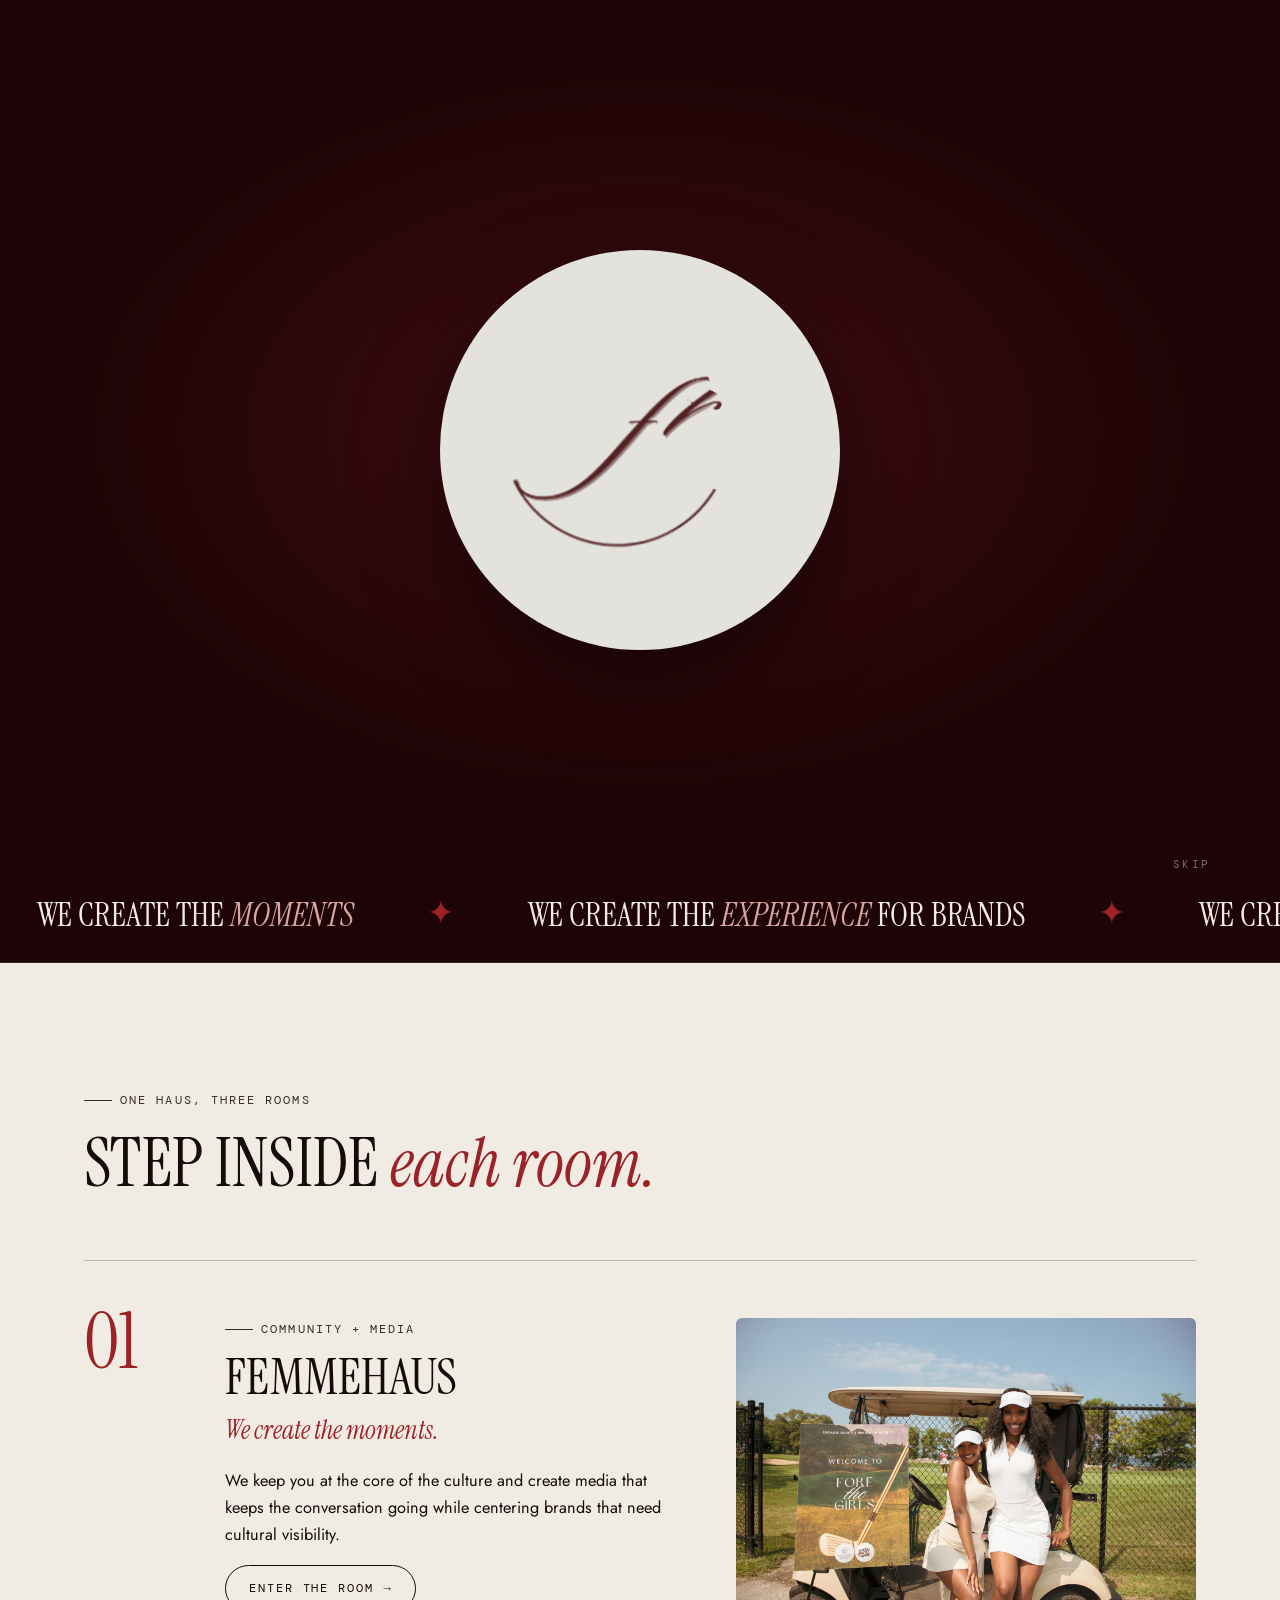
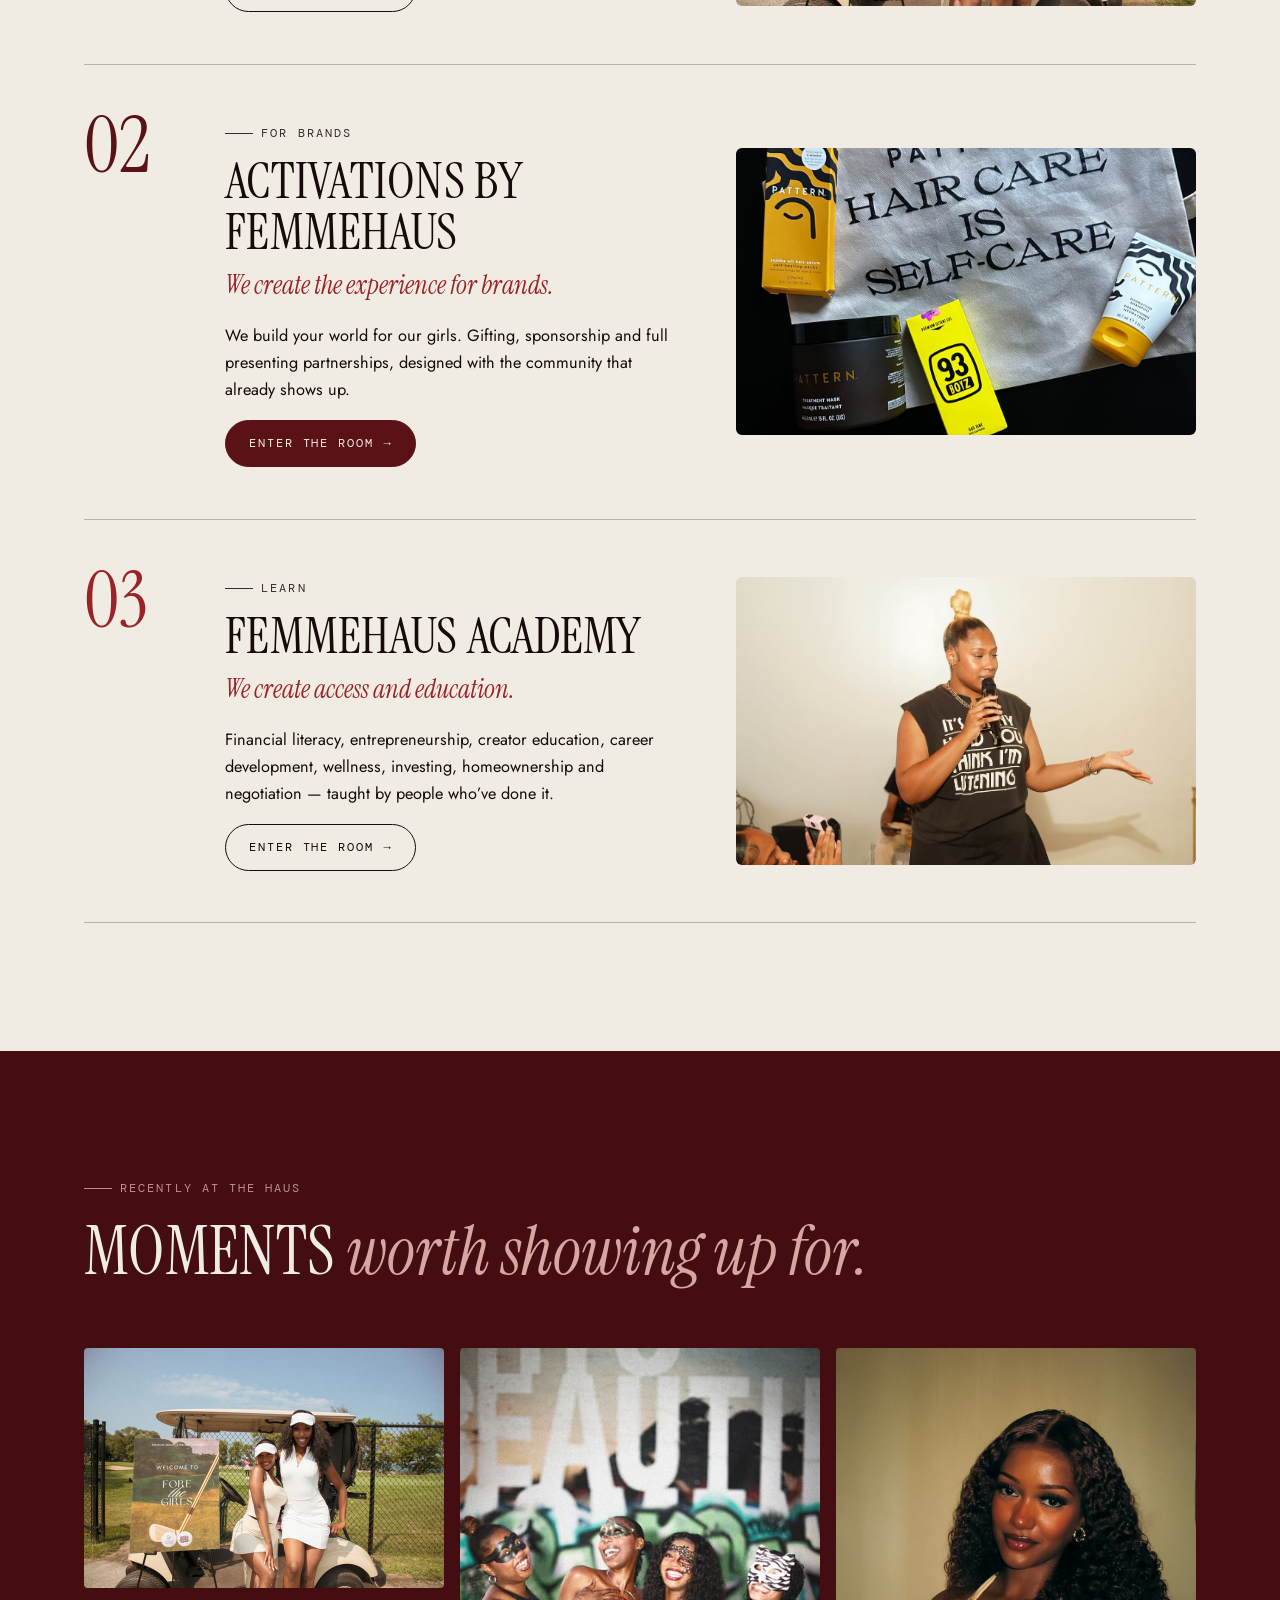
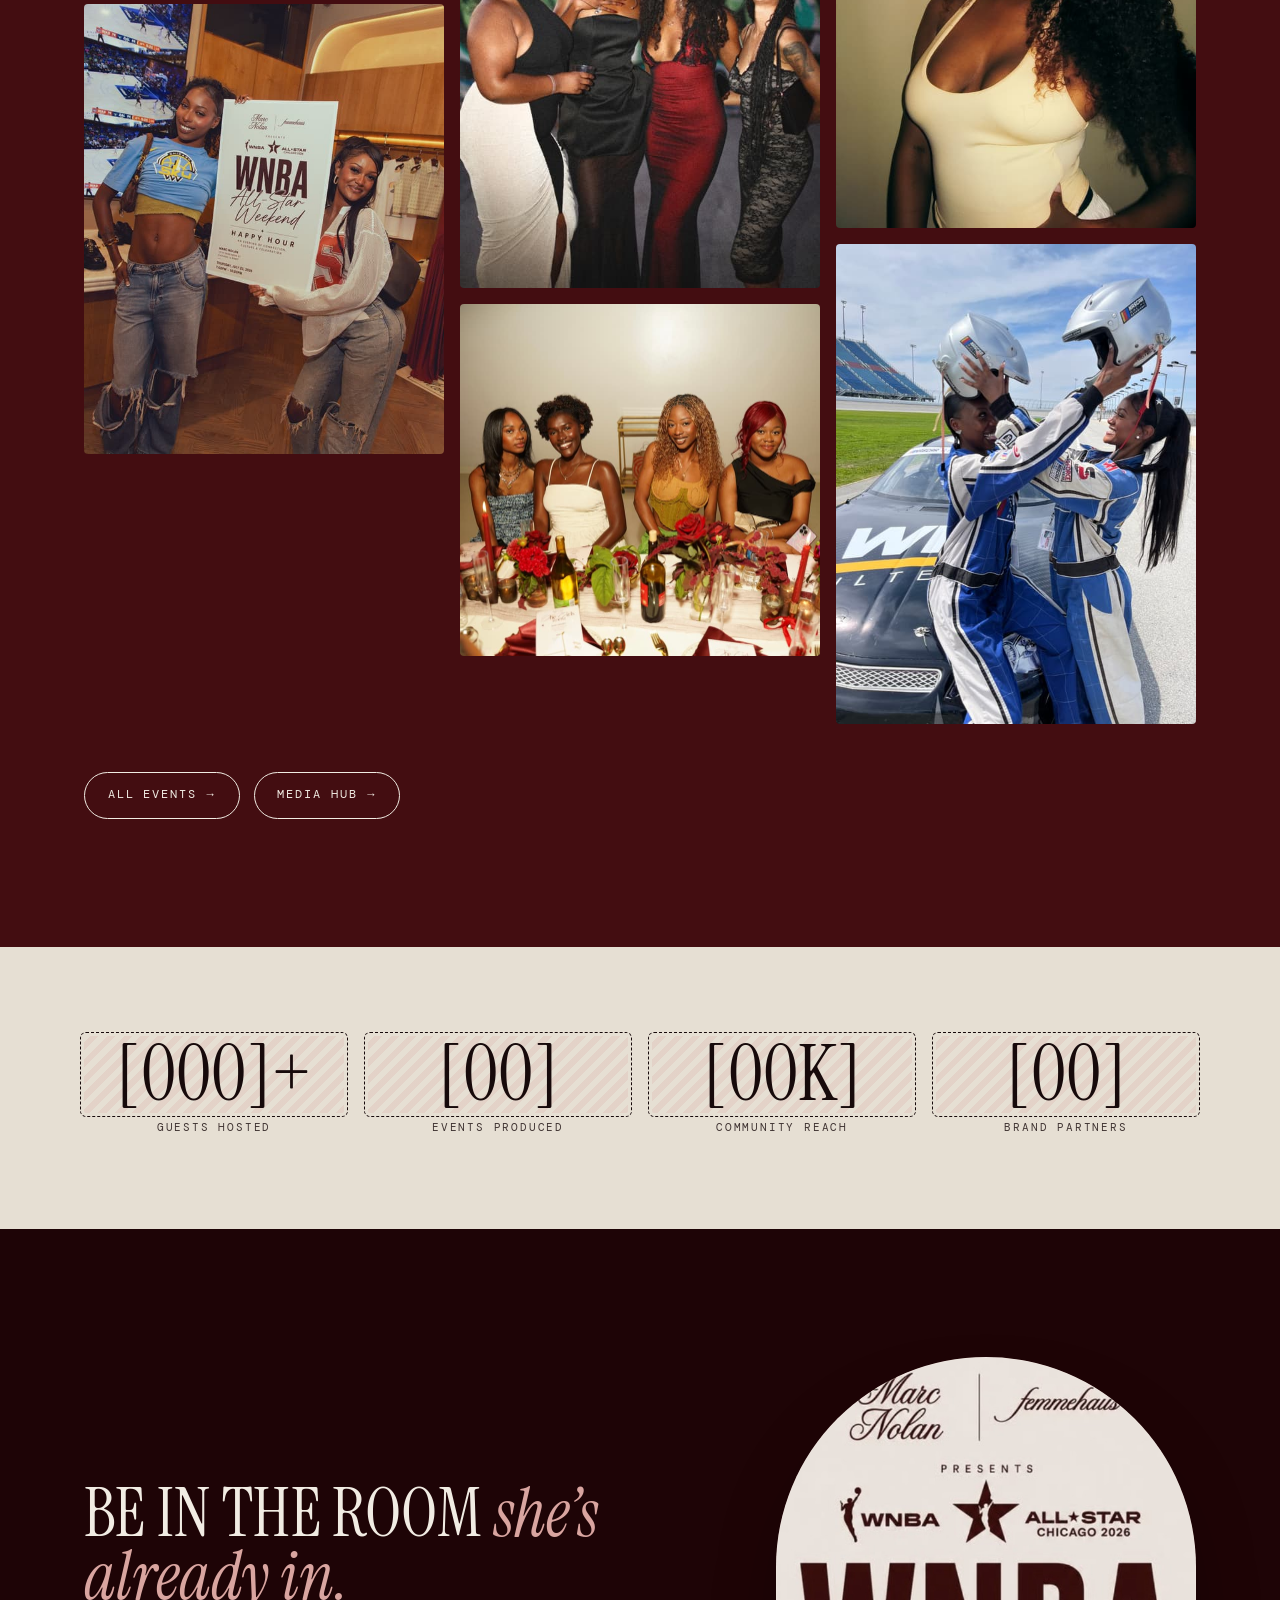
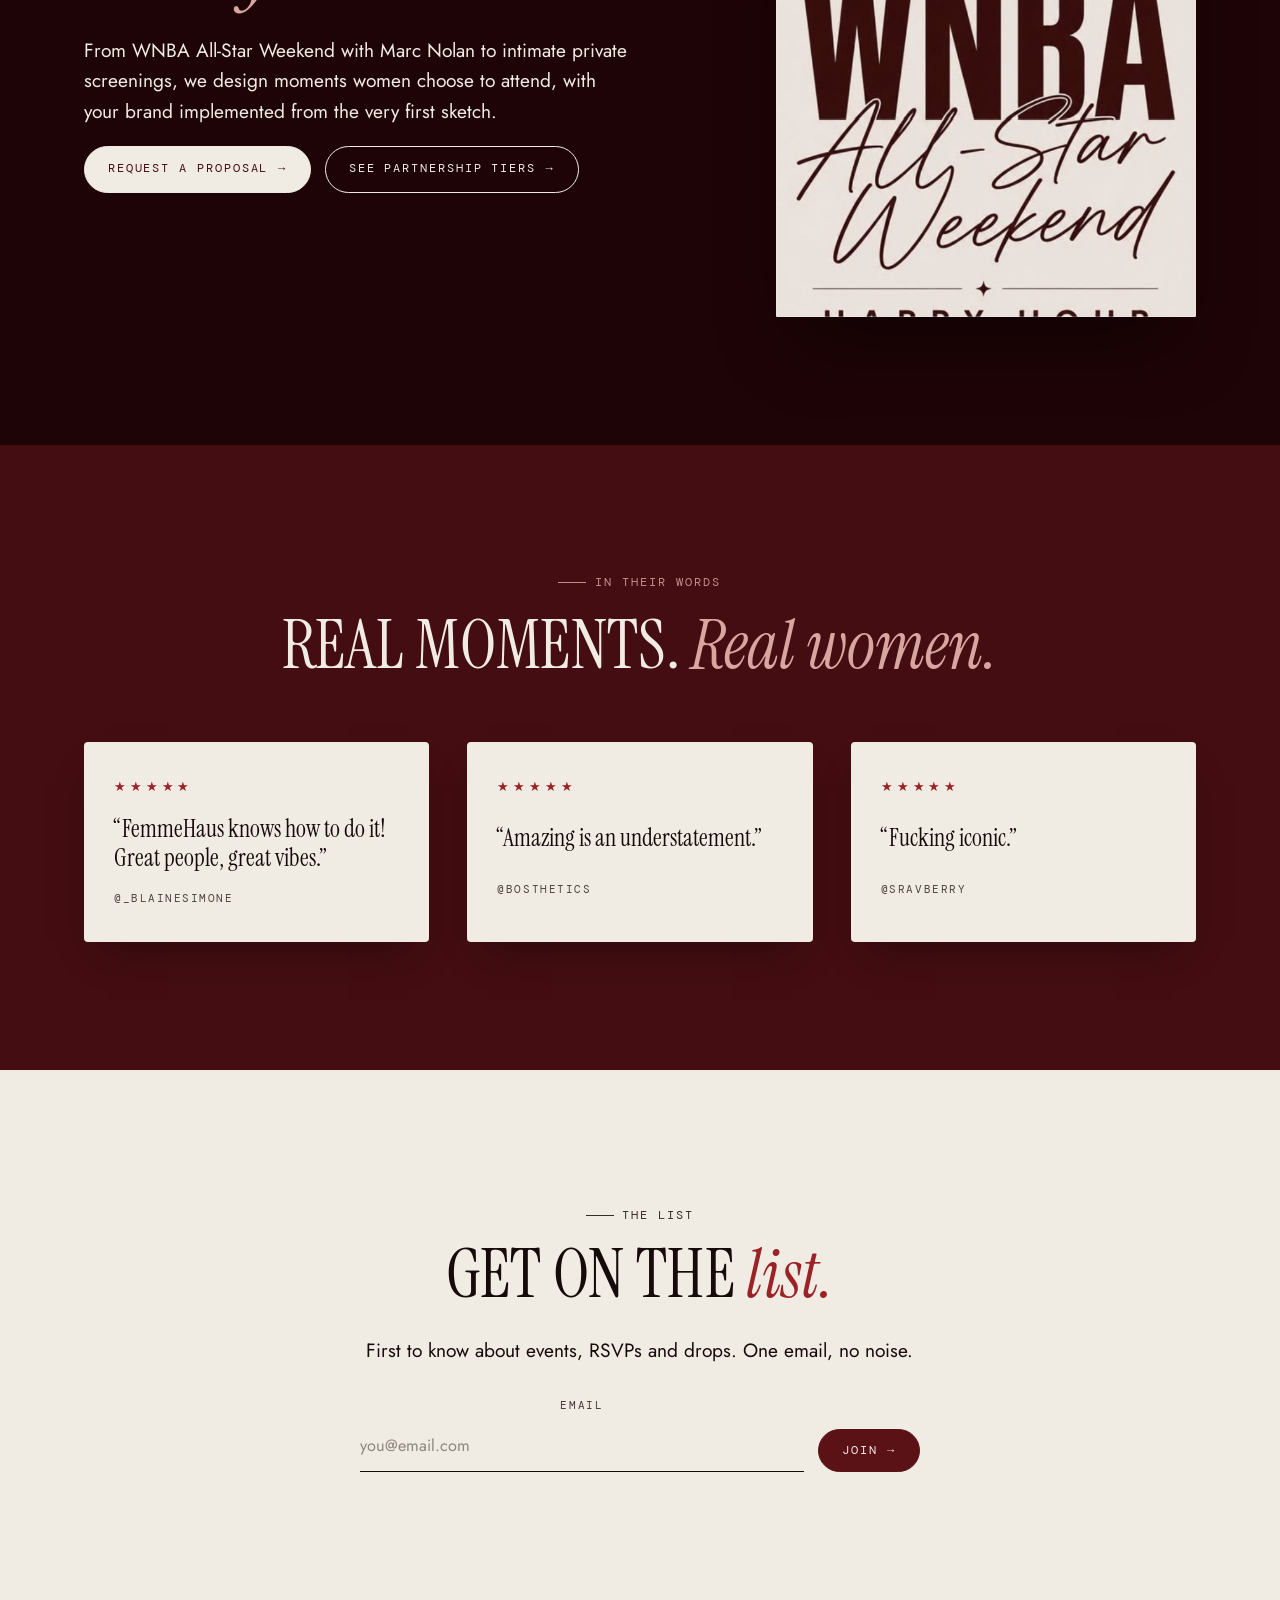
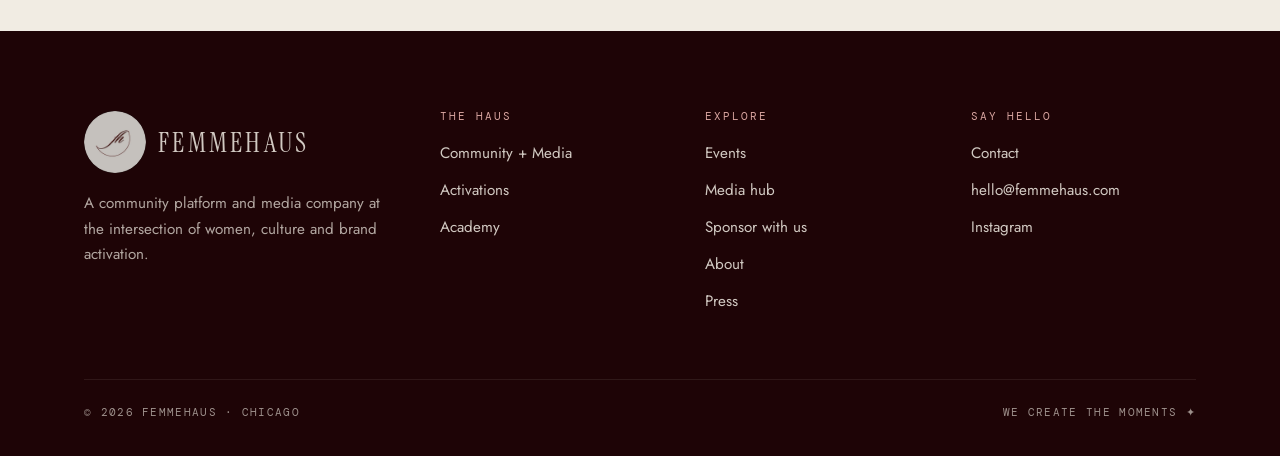
==== index.html @ f9ffde29 "FemmeHaus site Co-Authored-By: Claude Sonnet 5 <noreply@anthropic.com>" ====
<!doctype html>
<html lang="en">
<head>
<meta charset="utf-8">
<meta name="viewport" content="width=device-width, initial-scale=1">
<title>FemmeHaus — Women, Culture & Brand Activation in Chicago</title>
<meta name="description" content="FemmeHaus is a community platform and media company at the intersection of women, culture and brand activation. Events, experiences for brands, and education — in Chicago.">
<link rel="icon" href="assets/img/logo.png">
<link rel="preconnect" href="https://fonts.googleapis.com"><link rel="preconnect" href="https://fonts.gstatic.com" crossorigin>
<link href="https://fonts.googleapis.com/css2?family=DM+Mono:wght@400&family=Instrument+Serif:ital@0;1&family=Jost:wght@300;400;500&family=Pinyon+Script&display=swap" rel="stylesheet">
<link rel="stylesheet" href="css/style.css">
<script>
/* Logo intro: plays on every load; skipped only for reduced-motion. */
(function () {
  var d = document.documentElement, play = true;
  try {
    if (window.matchMedia && matchMedia('(prefers-reduced-motion: reduce)').matches) play = false;
  } catch (e) {}
  if (play) { d.classList.add('intro-active'); setTimeout(function () { d.classList.remove('intro-active'); }, 9500); }
})();
</script>
</head>
<body data-page="home">
<div class="intro" id="intro" aria-hidden="true">
  <div class="intro__bg"></div>
  <div class="intro__logo" id="intro-logo"><canvas id="cv-f"></canvas><canvas id="cv-h"></canvas></div>
  <button class="intro__skip" type="button" tabindex="-1">Skip</button>
</div>
<div id="site-header"></div>

<main>
  <!-- HERO -->
  <section class="hero">
    <div class="wrap hero__in">
      <div>
        <span class="label">Women · Culture · Brands</span>
        <h1>Be at the <em>moment</em>.</h1>
        <p class="lede">FemmeHaus is a community platform and media company at the intersection of women, culture and brand activation. Our Haus is your Haus.</p>
        <div class="btn-row">
          <a class="btn btn--solid" href="community.html#join">Get on the list</a>
          <a class="btn" href="activations.html#proposal">Work with us</a>
        </div>
      </div>
      <div class="stack" data-reveal>
        <div class="roomtag">Now in<b>Chicago</b></div>
        <div class="arch arch--a"><img src="assets/img/p/wnba-sign.jpg" alt="Two guests hold the WNBA All-Star Weekend Happy Hour sign inside Marc Nolan" style="object-position:50% 40%"></div>
        <div class="arch arch--b"><img src="assets/img/p/portrait-3-s.jpg" alt="A guest with long curls in a cream top, lit by camera flash" style="object-position:50% 25%"></div>
      </div>
    </div>
  </section>

  <div class="marquee" aria-hidden="true">
    <div class="marquee__track">
      <span>We create the <em>moments</em></span><span class="star">✦</span>
      <span>We create the <em>experience</em> for brands</span><span class="star">✦</span>
      <span>We create <em>access</em> &amp; education</span><span class="star">✦</span>
    </div>
  </div>

  <!-- THREE ROOMS -->
  <section class="sec sec--cream">
    <div class="wrap">
      <div class="head" data-reveal>
        <span class="label">One Haus, three rooms</span>
        <h2>Step inside <em>each room.</em></h2>
      </div>

      <article class="room" data-reveal>
        <div class="room__no">01</div>
        <div class="room__body">
          <span class="label">Community + Media</span>
          <h3>FemmeHaus</h3>
          <p class="room__line">We create the moments.</p>
          <p>We keep you at the core of the culture and create media that keeps the conversation going while centering brands that need cultural visibility.</p>
          <a class="btn" href="community.html">Enter the room</a>
        </div>
        <div class="room__img"><img loading="lazy" src="assets/img/p/golf-cart.jpg" alt="Two guests in tennis whites lean on a golf cart beside a Fore the Girls sign"></div>
      </article>

      <article class="room room--featured" data-reveal>
        <div class="room__no">02</div>
        <div class="room__body">
          <span class="label">For brands</span>
          <h3>Activations by FemmeHaus</h3>
          <p class="room__line">We create the experience for brands.</p>
          <p>We build your world for our girls. Gifting, sponsorship and full presenting partnerships, designed with the community that already shows up.</p>
          <a class="btn btn--solid" href="activations.html">Enter the room</a>
        </div>
        <div class="room__img"><img loading="lazy" src="assets/img/p/gifting-pattern.jpg" alt="Hair-care products laid out on a tote reading Hair Care Is Self-Care" style="object-position:50% 45%"></div>
      </article>

      <article class="room" data-reveal>
        <div class="room__no">03</div>
        <div class="room__body">
          <span class="label">Learn</span>
          <h3>FemmeHaus Academy</h3>
          <p class="room__line">We create access and education.</p>
          <p>Financial literacy, entrepreneurship, creator education, career development, wellness, investing, homeownership and negotiation — taught by people who’ve done it.</p>
          <a class="btn" href="academy.html">Enter the room</a>
        </div>
        <div class="room__img"><img loading="lazy" src="assets/img/p/dinner-speaker.jpg" alt="A host speaks into a microphone above a table of red flowers" style="object-position:50% 42%"></div>
      </article>
    </div>
  </section>

  <!-- THE MOMENTS -->
  <section class="sec sec--wine">
    <div class="wrap">
      <div class="head" data-reveal>
        <span class="label">Recently at the Haus</span>
        <h2>Moments <em>worth showing up for.</em></h2>
      </div>
      <div class="masonry" id="moments" data-limit="6"></div>
      <div class="btn-row" style="margin-top:48px"><a class="btn" href="community.html#events">All events</a><a class="btn" href="media.html">Media hub</a></div>
    </div>
  </section>

  <!-- STATS (fill with real numbers) -->
  <section class="sec sec--bone" style="padding-block:clamp(56px,7vw,100px)">
    <div class="wrap">
      <div class="stats" data-reveal>
        <div class="stat"><b class="todo">[000]+</b><span>Guests hosted</span></div>
        <div class="stat"><b class="todo">[00]</b><span>Events produced</span></div>
        <div class="stat"><b class="todo">[00K]</b><span>Community reach</span></div>
        <div class="stat"><b class="todo">[00]</b><span>Brand partners</span></div>
      </div>
    </div>
  </section>

  <!-- BRAND TEASER -->
  <section class="sec sec--deep">
    <div class="wrap split">
      <div data-reveal>
        <h2 style="margin:0 0 26px">Be in the room <em>she’s already in.</em></h2>
        <p class="lede">From WNBA All-Star Weekend with Marc Nolan to intimate private screenings, we design moments women choose to attend, with your brand implemented from the very first sketch.</p>
        <div class="btn-row"><a class="btn btn--solid" href="activations.html#proposal">Request a proposal</a><a class="btn" href="activations.html#tiers">See partnership tiers</a></div>
      </div>
      <div data-reveal><div class="arch arch--b" style="max-width:420px;margin-left:auto"><img loading="lazy" src="assets/img/flyer-wnba-happy-hour.jpg" alt="WNBA All-Star Weekend Happy Hour flyer, presented with Marc Nolan" style="object-position:top"></div></div>
    </div>
  </section>

  <!-- TESTIMONIALS (fill with real quotes) -->
  <section class="sec sec--wine">
    <div class="wrap">
      <div class="head head--center" data-reveal><span class="label">In their words</span><h2>Real moments. <em>Real women.</em></h2></div>
      <div class="grid g3">
        <div class="quote" data-reveal><span class="stars">★★★★★</span><p>“FemmeHaus knows how to do it! Great people, great vibes.”</p><cite>@_blainesimone</cite></div>
        <div class="quote" data-reveal><span class="stars">★★★★★</span><p>“Amazing is an understatement.”</p><cite>@bosthetics</cite></div>
        <div class="quote" data-reveal><span class="stars">★★★★★</span><p>“Fucking iconic.”</p><cite>@sravberry</cite></div>
      </div>
    </div>
  </section>

  <!-- SIGNUP -->
  <section class="sec sec--cream band" id="join">
    <div class="wrap" data-reveal>
      <span class="label">The list</span>
      <h2>Get on the <em>list.</em></h2>
      <p class="lede" style="margin:0 auto 32px">First to know about events, RSVPs and drops. One email, no noise.</p>
      <form class="form inline-form" data-form="community" data-success="You’re on the list ✦ See you at the Haus.">
        <div class="hp" aria-hidden="true"><input name="website" tabindex="-1" autocomplete="off"></div>
        <div class="field"><label for="hj-email">Email</label><input id="hj-email" name="email" type="email" required data-name="email" placeholder="you@email.com" autocomplete="email"></div>
        <button class="btn btn--solid" type="submit">Join</button>
        <p class="form-msg" role="status" aria-live="polite"></p>
      </form>
    </div>
  </section>
</main>

<div id="site-footer"></div>
<script src="js/config.js"></script>
<script src="js/data.js"></script>
<script src="js/layout.js"></script>
<script src="js/main.js"></script>
<script>/* the intro (and its 113 KB of stroke data) only loads when it is actually going to play */
if (document.documentElement.classList.contains("intro-active")) document.write('<script src="js/intro-data.js"><\/script><script src="js/intro.js"><\/script>');</script>
</body>
</html>
---- css/style.css ----
/* ==========================================================================
   FemmeHaus — design system
   Palette: oxblood + cream + taupe. Type: Instrument Serif / Jost / DM Mono.
   Signature motif: arched "doorway" photo frames + room numbers (the Haus).
   ========================================================================== */

:root {
  --wine-950: #1e0406;
  --wine-900: #2d0709;
  --wine-800: #430d11;
  --wine-700: #5a1217;
  --wine-600: #7a1a1f;
  --rouge:    #9b2226;
  --rose:     #d9a5a0;
  --cream:    #f1ece3;
  --bone:     #e6dfd3;
  --taupe:    #cdc2b5;
  --mocha:    #5a4a45;
  --ink:      #170a0b;

  --serif: "Instrument Serif", "Cormorant Garamond", Georgia, serif;
  --sans:  "Jost", "Helvetica Neue", Arial, sans-serif;
  --mono:  "DM Mono", ui-monospace, Menlo, monospace;
  --script: "Pinyon Script", cursive;

  --gutter: clamp(20px, 5vw, 64px);
  --max: 1240px;
  --ease: cubic-bezier(.2, .7, .2, 1);
}

*, *::before, *::after { box-sizing: border-box; }
html { scroll-behavior: smooth; -webkit-text-size-adjust: 100%; }
body {
  margin: 0;
  font-family: var(--sans);
  font-weight: 400;
  font-size: 1.02rem;
  line-height: 1.65;
  color: var(--ink);
  background: var(--cream);
  -webkit-font-smoothing: antialiased;
  overflow-x: hidden;
}
/* film grain over everything */
body::after {
  content: ""; position: fixed; inset: 0; z-index: 90; pointer-events: none; opacity: .07; mix-blend-mode: multiply;
  background-image: url("data:image/svg+xml;utf8,<svg xmlns='http://www.w3.org/2000/svg' width='220' height='220'><filter id='n'><feTurbulence type='fractalNoise' baseFrequency='.85' numOctaves='2' stitchTiles='stitch'/><feColorMatrix values='0 0 0 0 0  0 0 0 0 0  0 0 0 0 0  0 0 0 .9 0'/></filter><rect width='100%' height='100%' filter='url(%23n)'/></svg>");
}
img { max-width: 100%; display: block; }
a { color: inherit; }
::selection { background: var(--wine-600); color: var(--cream); }
:focus-visible { outline: 2px solid var(--rouge); outline-offset: 3px; }
.sr-only { position: absolute; width: 1px; height: 1px; overflow: hidden; clip: rect(0 0 0 0); white-space: nowrap; }

/* ---------- type ---------- */
h1, h2, h3, h4 { font-family: var(--serif); font-weight: 400; margin: 0; line-height: .95; letter-spacing: .005em; }
h1 { font-size: clamp(3.2rem, 8.4vw, 7.4rem); text-transform: uppercase; }
h2 { font-size: clamp(2.3rem, 5.2vw, 4.4rem); text-transform: uppercase; }
h3 { font-size: clamp(1.6rem, 2.8vw, 2.3rem); text-transform: uppercase; line-height: 1; }
h1 em, h2 em, h3 em { font-style: italic; text-transform: none; color: var(--rose); letter-spacing: 0; }
.sec--cream h1 em, .sec--cream h2 em, .sec--cream h3 em,
.sec--bone h1 em, .sec--bone h2 em, .sec--bone h3 em { color: var(--rouge); }
p { margin: 0 0 1em; }
.lede { font-size: clamp(1.05rem, 1.5vw, 1.25rem); line-height: 1.6; max-width: 34em; }
.label {
  font-family: var(--mono); font-size: .72rem; letter-spacing: .18em; text-transform: uppercase;
  display: inline-flex; align-items: center; gap: .7em; opacity: .85;
}
.label::before { content: ""; width: 28px; height: 1px; background: currentColor; }
.script { font-family: var(--script); font-size: 1.6em; line-height: 1; text-transform: none; }
.star { display: inline-block; font-size: .8em; transform: translateY(-.05em); }

/* ---------- layout ---------- */
.wrap { max-width: var(--max); margin: 0 auto; padding: 0 var(--gutter); }
.sec { padding: clamp(72px, 10vw, 150px) 0; position: relative; }
.sec--wine  { background: var(--wine-800); color: var(--cream); }
.sec--deep  { background: var(--wine-950); color: var(--cream); }
.sec--cream { background: var(--cream); }
.sec--bone  { background: var(--bone); }
.sec--wine .label, .sec--deep .label { color: var(--rose); }
.head { margin-bottom: clamp(36px, 5vw, 72px); display: grid; gap: 22px; }
.head--center { text-align: center; justify-items: center; }
.grid { display: grid; gap: clamp(20px, 3vw, 40px); }
.g2 { grid-template-columns: repeat(2, 1fr); }
.g3 { grid-template-columns: repeat(3, 1fr); }
.g4 { grid-template-columns: repeat(4, 1fr); }
.split { display: grid; grid-template-columns: 1.05fr .95fr; gap: clamp(32px, 6vw, 96px); align-items: center; }
.split--flip > :first-child { order: 2; }
.center { text-align: center; }

/* ---------- buttons ---------- */
.btn {
  display: inline-flex; align-items: center; gap: .8em; cursor: pointer;
  font-family: var(--mono); font-size: .75rem; letter-spacing: .16em; text-transform: uppercase; text-decoration: none;
  padding: 1.05em 1.9em; border: 1px solid currentColor; border-radius: 999px; background: none; color: inherit;
  transition: background .35s var(--ease), color .35s var(--ease), border-color .35s var(--ease), transform .35s var(--ease);
}
.btn::after { content: "→"; transition: transform .35s var(--ease); }
.btn:hover::after { transform: translateX(5px); }
.btn--solid { background: var(--wine-700); border-color: var(--wine-700); color: var(--cream); }
.btn--solid:hover { background: var(--rouge); border-color: var(--rouge); }
.sec--wine .btn--solid, .sec--deep .btn--solid, .hero .btn--solid { background: var(--cream); border-color: var(--cream); color: var(--wine-800); }
.sec--wine .btn--solid:hover, .sec--deep .btn--solid:hover, .hero .btn--solid:hover { background: var(--rose); border-color: var(--rose); }
.btn--ghost:hover { background: currentColor; }
.btn--ghost:hover span { color: var(--cream); }
.btn-row { display: flex; flex-wrap: wrap; gap: 14px; }
.link { font-family: var(--mono); font-size: .75rem; letter-spacing: .16em; text-transform: uppercase; text-decoration: none; border-bottom: 1px solid currentColor; padding-bottom: 3px; }
.link:hover { color: var(--rouge); }

/* ---------- nav ---------- */
.nav { position: fixed; top: 0; left: 0; right: 0; z-index: 60; transition: background .4s var(--ease), padding .4s var(--ease), box-shadow .4s; padding: 18px 0; color: var(--cream); }
.nav.is-solid { background: rgba(30, 4, 6, .94); backdrop-filter: blur(10px); padding: 10px 0; box-shadow: 0 1px 0 rgba(241,236,227,.08); }
.nav__in { display: flex; align-items: center; justify-content: space-between; gap: 24px; max-width: 1400px; margin: 0 auto; padding: 0 var(--gutter); }
.brand { display: flex; align-items: center; gap: 12px; text-decoration: none; }
.brand img { width: 46px; height: 46px; border-radius: 50%; transition: transform .5s var(--ease); }
.brand:hover img { transform: rotate(-8deg) scale(1.05); }
.brand span { font-family: var(--serif); font-size: 1.45rem; letter-spacing: .12em; text-transform: uppercase; line-height: 1; }
.nav__links { display: flex; align-items: center; gap: clamp(16px, 2.4vw, 34px); list-style: none; margin: 0; padding: 0; }
.nav__links a { font-family: var(--mono); font-size: .72rem; letter-spacing: .16em; text-transform: uppercase; text-decoration: none; position: relative; padding: 6px 0; white-space: nowrap; }
.nav__links a:not(.btn)::after { content: ""; position: absolute; left: 0; bottom: 0; height: 1px; width: 100%; background: currentColor; transform: scaleX(0); transform-origin: left; transition: transform .4s var(--ease); }
.nav__links a:not(.btn):hover::after, .nav__links a[aria-current="page"]::after { transform: scaleX(1); }
.nav__links .btn { padding: .85em 1.4em; }
.nav__links .btn::after { display: none; }
.nav__links .btn--solid { background: var(--cream); color: var(--wine-800); border-color: var(--cream); }
.nav__toggle { display: none; background: none; border: 0; color: inherit; cursor: pointer; width: 44px; height: 44px; position: relative; }
.nav__toggle i { position: absolute; left: 10px; right: 10px; height: 1.5px; background: currentColor; transition: transform .35s var(--ease), top .35s var(--ease), opacity .2s; }
.nav__toggle i:nth-child(1) { top: 16px; } .nav__toggle i:nth-child(2) { top: 22px; } .nav__toggle i:nth-child(3) { top: 28px; }
.nav.is-open .nav__toggle i:nth-child(1) { top: 22px; transform: rotate(45deg); }
.nav.is-open .nav__toggle i:nth-child(2) { opacity: 0; }
.nav.is-open .nav__toggle i:nth-child(3) { top: 22px; transform: rotate(-45deg); }

/* ---------- hero ---------- */
.hero {
  position: relative; color: var(--cream); overflow: hidden;
  padding: clamp(130px, 16vw, 200px) 0 clamp(70px, 9vw, 120px);
  background:
    radial-gradient(ellipse 70% 60% at 85% 20%, rgba(155, 34, 38, .55), transparent 70%),
    radial-gradient(ellipse 60% 70% at 0% 100%, rgba(30, 4, 6, .9), transparent 70%),
    var(--wine-800);
}
.hero__in { display: grid; grid-template-columns: 1.15fr .85fr; gap: clamp(30px, 5vw, 80px); align-items: center; }
.hero h1 { margin: 24px 0 28px; }
.hero .lede { opacity: .9; margin-bottom: 36px; }
.hero--short { padding-bottom: clamp(60px, 8vw, 100px); }
.hero--short .hero__in { grid-template-columns: 1.3fr .7fr; }
.hero--text .hero__in { grid-template-columns: 1fr; max-width: 980px; }

/* the arch: signature frame */
.arch { position: relative; border-radius: 999px 999px 6px 6px; overflow: hidden; background: var(--wine-900); box-shadow: 0 40px 80px -30px rgba(0,0,0,.6); }
.arch img { width: 100%; height: 100%; object-fit: cover; transition: transform 1.2s var(--ease); }
.arch:hover img { transform: scale(1.04); }
.arch::after { content: ""; position: absolute; inset: 0; border-radius: inherit; box-shadow: inset 0 0 0 1px rgba(241,236,227,.25); pointer-events: none; }
.arch--sq { border-radius: 6px; }
.arch--a { aspect-ratio: 3/4.3; }
.arch--b { aspect-ratio: 3/4; }
.stack { position: relative; padding-bottom: 12%; }
.stack .arch--a { width: 78%; margin-left: auto; }
.stack .arch--b { position: absolute; width: 46%; left: 0; bottom: 0; border: 6px solid var(--wine-800); }
.hero--light-stack .stack .arch--b { border-color: var(--cream); }
.roomtag {
  position: absolute; z-index: 3; right: -6px; top: 8%; background: var(--cream); color: var(--wine-800);
  font-family: var(--mono); font-size: .68rem; letter-spacing: .16em; text-transform: uppercase;
  padding: 14px 16px 14px 22px; transform: rotate(4deg); box-shadow: 0 10px 30px rgba(0,0,0,.35);
  clip-path: polygon(0 0, 100% 0, 100% 100%, 0 100%, 10px 50%);
}
.roomtag b { display: block; font-family: var(--serif); font-weight: 400; font-size: 1.7rem; letter-spacing: 0; line-height: 1; margin-top: 2px; }

/* ---------- marquee ---------- */
.marquee { background: var(--wine-950); color: var(--cream); overflow: hidden; border-block: 1px solid rgba(241,236,227,.14); padding: 20px 0; }
.marquee__track { display: flex; width: max-content; animation: marquee 48s linear infinite; }
.marquee:hover .marquee__track { animation-play-state: paused; }
.marquee__track span { font-family: var(--serif); font-size: clamp(1.4rem, 2.6vw, 2.2rem); text-transform: uppercase; white-space: nowrap; padding: 0 1.1em; }
.marquee__track span em { color: var(--rose); }
.marquee__track .star { color: var(--rouge); }
@keyframes marquee { to { transform: translateX(-50%); } }

/* ---------- rooms (pillars) ---------- */
.room { display: grid; grid-template-columns: 90px 1fr 1fr; gap: clamp(20px, 4vw, 64px); align-items: center; padding: clamp(30px, 4vw, 56px) 0; border-top: 1px solid rgba(23,10,11,.25); }
.room:last-child { border-bottom: 1px solid rgba(23,10,11,.25); }
.room__no { font-family: var(--serif); font-size: clamp(3rem, 6vw, 5.5rem); line-height: .8; color: var(--rouge); align-self: start; }
.room__body h3 { margin: 12px 0 8px; font-size: clamp(2rem, 4vw, 3.4rem); }
.room__line { font-family: var(--serif); font-style: italic; font-size: clamp(1.3rem, 2vw, 1.7rem); color: var(--rouge); margin-bottom: 16px; }
.room__img { aspect-ratio: 16/10; border-radius: 6px; overflow: hidden; }
.room__img img { width: 100%; height: 100%; object-fit: cover; transition: transform 1.2s var(--ease); }
.room:hover .room__img img { transform: scale(1.05); }
.room--featured .room__no { color: var(--wine-700); }

/* ---------- stats ---------- */
.stats { display: grid; grid-template-columns: repeat(4, 1fr); gap: 24px; text-align: center; }
.stat b { display: block; font-family: var(--serif); font-weight: 400; font-size: clamp(3rem, 6vw, 5.2rem); line-height: 1; }
.stat span { font-family: var(--mono); font-size: .7rem; letter-spacing: .16em; text-transform: uppercase; opacity: .8; }

/* placeholder-text marker: anything still needing real content */
.todo { background: repeating-linear-gradient(-45deg, rgba(217,165,160,.22) 0 6px, transparent 6px 12px); outline: 1px dashed currentColor; outline-offset: 3px; border-radius: 2px; }

/* ---------- event cards ---------- */
.event { display: grid; grid-template-columns: 340px 1fr; gap: clamp(24px, 4vw, 64px); padding: clamp(28px, 4vw, 56px) 0; border-top: 1px solid rgba(23,10,11,.22); align-items: start; }
.event__flyer { border-radius: 4px; overflow: hidden; box-shadow: 0 30px 60px -30px rgba(23,10,11,.55); background: var(--bone); cursor: zoom-in; }
.event__flyer img { width: 100%; height: auto; }
.event__meta { display: flex; flex-wrap: wrap; gap: 10px 26px; margin: 18px 0 22px; font-family: var(--mono); font-size: .74rem; letter-spacing: .12em; text-transform: uppercase; }
.event__meta span::before { content: "✦ "; color: var(--rouge); }
.event__photos { display: grid; grid-template-columns: repeat(3, 1fr); gap: 12px; margin-top: 26px; }
.event__photos figure { margin: 0; aspect-ratio: 3/4; overflow: hidden; border-radius: 4px; cursor: zoom-in; }
.event__photos img { width: 100%; height: 100%; object-fit: cover; transition: transform .9s var(--ease); }
.event__photos figure:hover img { transform: scale(1.06); }
.recap { display: flex; align-items: center; gap: 16px; padding: 18px 22px; border: 1px dashed rgba(23,10,11,.4); border-radius: 6px; font-family: var(--mono); font-size: .74rem; letter-spacing: .12em; text-transform: uppercase; }
.recap i { width: 44px; height: 44px; border-radius: 50%; border: 1px solid currentColor; display: grid; place-items: center; font-style: normal; flex: none; }
.pill { display: inline-block; font-family: var(--mono); font-size: .66rem; letter-spacing: .16em; text-transform: uppercase; padding: .4em 1em; border: 1px solid currentColor; border-radius: 999px; }
.pill--fill { background: var(--wine-700); border-color: var(--wine-700); color: var(--cream); }

.empty { text-align: center; padding: clamp(40px, 6vw, 80px) 24px; border: 1px solid rgba(241,236,227,.25); border-radius: 6px; }
.empty h3 { margin: 12px 0; }

/* ---------- gallery ---------- */
.masonry { columns: 3; column-gap: 16px; }
.masonry figure { margin: 0 0 16px; break-inside: avoid; position: relative; overflow: hidden; border-radius: 4px; cursor: zoom-in; background: var(--wine-900); }
.masonry img { width: 100%; height: auto; transition: transform 1s var(--ease), filter .5s; }
.masonry figure:hover img { transform: scale(1.05); }
.masonry figcaption, .card figcaption { position: absolute; left: 0; right: 0; bottom: 0; padding: 40px 16px 14px; color: var(--cream); font-family: var(--mono); font-size: .68rem; letter-spacing: .14em; text-transform: uppercase; background: linear-gradient(transparent, rgba(30,4,6,.85)); opacity: 0; transform: translateY(8px); transition: .4s var(--ease); }
.masonry figure:hover figcaption { opacity: 1; transform: none; }

/* lightbox */
.lightbox { position: fixed; inset: 0; z-index: 100; background: rgba(20, 3, 5, .94); display: none; align-items: center; justify-content: center; padding: 30px; }
.lightbox.is-open { display: flex; }
.lightbox img { max-height: 86vh; max-width: min(92vw, 1100px); border-radius: 4px; box-shadow: 0 30px 80px rgba(0,0,0,.6); }
.lightbox p { position: absolute; bottom: 18px; left: 0; right: 0; text-align: center; color: var(--cream); font-family: var(--mono); font-size: .72rem; letter-spacing: .14em; text-transform: uppercase; margin: 0; }
.lightbox button { position: absolute; top: 16px; right: 20px; background: none; border: 0; color: var(--cream); font-size: 2.4rem; cursor: pointer; line-height: 1; }

/* ---------- media hub ---------- */
.chips { display: flex; flex-wrap: wrap; gap: 10px; margin-bottom: 40px; }
.chip { font-family: var(--mono); font-size: .72rem; letter-spacing: .14em; text-transform: uppercase; padding: .7em 1.4em; border: 1px solid rgba(23,10,11,.4); background: none; border-radius: 999px; cursor: pointer; color: inherit; transition: .3s var(--ease); }
.chip:hover { border-color: var(--rouge); color: var(--rouge); }
.chip.is-on { background: var(--wine-700); border-color: var(--wine-700); color: var(--cream); }
.cards { display: grid; grid-template-columns: repeat(3, 1fr); gap: clamp(20px, 2.6vw, 36px); }
.card { cursor: pointer; }
.card.is-hidden { display: none; }
.card figure { margin: 0; position: relative; aspect-ratio: 4/5; overflow: hidden; border-radius: 4px; background: var(--wine-900); }
.card img { width: 100%; height: 100%; object-fit: cover; transition: transform 1s var(--ease); }
.card:hover img { transform: scale(1.05); }
.card .pill { position: absolute; top: 14px; left: 14px; background: var(--cream); color: var(--wine-800); border-color: var(--cream); }
.card h3 { font-size: 1.6rem; margin: 16px 0 6px; text-transform: none; line-height: 1.05; }
.card p { font-size: .92rem; opacity: .8; margin: 0; }
.card small { font-family: var(--mono); font-size: .68rem; letter-spacing: .14em; text-transform: uppercase; opacity: .65; }
.cards--feature .card:first-child { grid-column: span 2; }
.cards--feature .card:first-child figure { aspect-ratio: 16/10; }

/* ---------- tiers, steps, topics ---------- */
.tier { border: 1px solid rgba(241,236,227,.28); padding: clamp(28px, 3vw, 44px); display: flex; flex-direction: column; gap: 16px; border-radius: 6px; transition: background .4s var(--ease), transform .4s var(--ease); }
.tier:hover { background: rgba(241,236,227,.06); transform: translateY(-6px); }
.tier--hi { background: var(--cream); color: var(--wine-800); border-color: var(--cream); }
.tier--hi:hover { background: var(--bone); }
.tier .no { font-family: var(--mono); font-size: .72rem; letter-spacing: .16em; text-transform: uppercase; opacity: .7; }
.tier h3 { font-size: clamp(1.9rem, 3vw, 2.6rem); }
.tier ul { list-style: none; padding: 0; margin: 0; display: grid; gap: 10px; font-size: .95rem; }
.tier li { padding-left: 1.6em; position: relative; }
.tier li::before { content: "✦"; position: absolute; left: 0; font-size: .75em; top: .3em; color: var(--rose); }
.tier--hi li::before { color: var(--rouge); }
.tier .btn { margin-top: auto; align-self: flex-start; }
.steps { counter-reset: s; display: grid; grid-template-columns: repeat(3, 1fr); gap: 0; border-top: 1px solid rgba(23,10,11,.3); }
.step { padding: 32px 28px 8px 0; counter-increment: s; }
.step::before { content: "0" counter(s); font-family: var(--serif); font-size: 3.4rem; color: var(--rouge); line-height: 1; display: block; margin-bottom: 14px; }
.step h3 { font-size: 1.8rem; margin-bottom: 8px; }
.topic { padding: 26px 0; border-top: 1px solid rgba(23,10,11,.25); display: grid; gap: 6px; }
.topic h3 { font-size: 1.8rem; }
.topic p { margin: 0; font-size: .95rem; opacity: .8; }

/* people / testimonials */
.quote { background: var(--cream); color: var(--ink); padding: 34px 30px; border-radius: 4px; box-shadow: 0 20px 40px -22px rgba(0,0,0,.5); display: grid; gap: 18px; }
.quote p { font-family: var(--serif); font-size: 1.5rem; line-height: 1.2; margin: 0; }
.quote cite { font-family: var(--mono); font-size: .68rem; letter-spacing: .14em; text-transform: uppercase; font-style: normal; opacity: .75; }
.stars { color: var(--rouge); letter-spacing: .3em; font-size: .8rem; }
.person__ph { aspect-ratio: 3/4; border-radius: 999px 999px 4px 4px; display: grid; place-items: center; background: linear-gradient(160deg, var(--wine-700), var(--wine-950)); margin-bottom: 18px; overflow: hidden; }
.person__ph img { width: 44%; opacity: .5; border-radius: 50%; }
/* a real headshot: fill the frame instead of the small dim placeholder mark */
.person__ph--photo img { width: 100%; height: 100%; object-fit: cover; opacity: 1; border-radius: 0; }
.person h3 { font-size: 1.7rem; }
.person small { font-family: var(--mono); font-size: .68rem; letter-spacing: .14em; text-transform: uppercase; opacity: .7; }
.press { display: flex; flex-wrap: wrap; justify-content: center; gap: 18px 56px; font-family: var(--serif); font-size: 1.8rem; opacity: .6; text-transform: uppercase; letter-spacing: .06em; }

/* ---------- forms ---------- */
.form { display: grid; gap: 18px; }
.form .row { display: grid; grid-template-columns: 1fr 1fr; gap: 18px; }
.field { display: grid; gap: 6px; }
.field label, .field legend { font-family: var(--mono); font-size: .68rem; letter-spacing: .16em; text-transform: uppercase; opacity: .8; padding: 0; }
.field input, .field select, .field textarea {
  font: inherit; color: inherit; background: transparent; border: 0; border-bottom: 1px solid currentColor;
  padding: .7em 0; border-radius: 0; width: 100%; outline: none; transition: border-color .3s;
}
.field select { appearance: none; background-image: linear-gradient(45deg, transparent 50%, currentColor 50%), linear-gradient(135deg, currentColor 50%, transparent 50%); background-position: calc(100% - 12px) 55%, calc(100% - 6px) 55%; background-size: 6px 6px; background-repeat: no-repeat; }
.field select option { color: var(--ink); }
.field textarea { min-height: 110px; resize: vertical; }
.field input:focus, .field select:focus, .field textarea:focus { border-color: var(--rouge); }
.sec--wine .field input:focus, .sec--deep .field input:focus, .hero .field input:focus { border-color: var(--rose); }
.field input::placeholder, .field textarea::placeholder { color: inherit; opacity: .45; }
.checks { display: flex; flex-wrap: wrap; gap: 10px; border: 0; padding: 0; margin: 0; }
.checks label { font-family: var(--sans); font-size: .9rem; letter-spacing: 0; text-transform: none; opacity: 1; cursor: pointer; }
.checks input { position: absolute; opacity: 0; }
.checks span { display: inline-block; padding: .5em 1.1em; border: 1px solid currentColor; border-radius: 999px; transition: .25s; }
.checks input:checked + span { background: var(--wine-700); border-color: var(--wine-700); color: var(--cream); }
.sec--wine .checks input:checked + span, .sec--deep .checks input:checked + span { background: var(--cream); color: var(--wine-800); border-color: var(--cream); }
.checks input:focus-visible + span { outline: 2px solid var(--rouge); outline-offset: 2px; }
.hp { position: absolute; left: -9999px; }
.form-msg { font-family: var(--mono); font-size: .78rem; letter-spacing: .08em; min-height: 1.4em; }
.form-msg.is-err { color: var(--rose); }
.sec--cream .form-msg.is-err, .sec--bone .form-msg.is-err { color: var(--rouge); }
.inline-form { display: flex; flex-wrap: wrap; gap: 14px; align-items: flex-end; max-width: 560px; }
.inline-form .form-msg { flex-basis: 100%; margin: 0; }
.inline-form .field { flex: 1; }
.form.is-done .field, .form.is-done .btn, .form.is-done .row, .form.is-done .checks { display: none; }
.form.is-done .form-msg { font-family: var(--serif); font-size: 2rem; line-height: 1.1; letter-spacing: 0; }
.panel { background: var(--cream); color: var(--ink); padding: clamp(28px, 4vw, 56px); border-radius: 6px; }

/* signup band */
.band { text-align: center; overflow: hidden; }
.band h2 { margin: 18px 0 28px; }
.band .inline-form { margin: 0 auto; }

/* ---------- footer ---------- */
.foot { background: var(--wine-950); color: var(--cream); padding: 80px 0 34px; }
.foot__grid { display: grid; grid-template-columns: 1.4fr 1fr 1fr 1fr; gap: 40px; }
.foot .brand span { font-size: 1.7rem; }
.foot .brand img { width: 62px; height: 62px; }
.foot p { opacity: .7; font-size: .95rem; max-width: 26em; margin-top: 18px; }
.foot h4 { font-family: var(--mono); font-size: .7rem; letter-spacing: .18em; text-transform: uppercase; color: var(--rose); margin-bottom: 18px; }
.foot ul { list-style: none; padding: 0; margin: 0; display: grid; gap: 10px; }
.foot a { text-decoration: none; opacity: .85; font-size: .95rem; }
.foot a:hover { opacity: 1; color: var(--rose); }
.foot__base { margin-top: 64px; padding-top: 24px; border-top: 1px solid rgba(241,236,227,.14); display: flex; justify-content: space-between; flex-wrap: wrap; gap: 12px; font-family: var(--mono); font-size: .68rem; letter-spacing: .12em; text-transform: uppercase; opacity: .6; }

/* ---------- reveal ---------- */
.js [data-reveal] { opacity: 0; transform: translateY(28px); transition: opacity 1s var(--ease), transform 1s var(--ease); transition-delay: var(--d, 0s); }
.js [data-reveal].is-in { opacity: 1; transform: none; }

@media (prefers-reduced-motion: reduce) {
  html { scroll-behavior: auto; }
  .marquee__track { animation: none; }
  .js [data-reveal] { opacity: 1; transform: none; transition: none; }
  * { transition-duration: .01ms !important; }
}

/* ---------- responsive ---------- */
/* the desktop nav's tightest zone: everything still fits, but only just — claim back
   a little room so the logo and links never crowd each other before the hamburger takes over */
@media (min-width: 981px) and (max-width: 1180px) {
  .nav__links { gap: 14px; }
  .brand span { font-size: 1.2rem; }
  .nav__links .btn { padding: .8em 1.1em; }
}
@media (max-width: 980px) {
  .nav__toggle { display: block; }
  .nav__links {
    position: fixed; inset: 0; background: var(--wine-950); flex-direction: column; justify-content: center; gap: 26px;
    opacity: 0; visibility: hidden; transition: .4s var(--ease); z-index: -1;
  }
  .nav.is-open .nav__links { opacity: 1; visibility: visible; }
  .nav__links a { font-size: 1rem; }
  .nav__toggle { z-index: 2; }
  .hero__in, .hero--short .hero__in, .split { grid-template-columns: 1fr; }
  .split--flip > :first-child { order: 0; }
  .stack { max-width: 460px; margin: 20px auto 0; }
  .g3, .cards { grid-template-columns: 1fr 1fr; }
  .g4, .stats { grid-template-columns: 1fr 1fr; }
  .room { grid-template-columns: 1fr; }
  .room__no { font-size: 3rem; }
  .event { grid-template-columns: 1fr; }
  .event__flyer { max-width: 380px; }
  .masonry { columns: 2; }
  .foot__grid { grid-template-columns: 1fr 1fr; }
}
@media (max-width: 640px) {
  .g2, .g3, .g4, .cards, .steps, .form .row { grid-template-columns: 1fr; }
  .cards--feature .card:first-child { grid-column: auto; }
  .inline-form { flex-direction: column; align-items: stretch; }
  .masonry { columns: 1; }
  .event__photos { grid-template-columns: 1fr 1fr; }
  .foot__grid { grid-template-columns: 1fr; }
  .roomtag { right: 0; }
}

/* ---------- typographic poster (events without a flyer or photos) ---------- */
.poster {
  aspect-ratio: 3/4; border-radius: 4px; display: flex; flex-direction: column; align-items: center; justify-content: center; gap: 22px; text-align: center; padding: 34px;
  background: radial-gradient(ellipse at 50% 0%, rgba(155,34,38,.6), transparent 70%), var(--wine-800); color: var(--cream);
  box-shadow: 0 30px 60px -30px rgba(23,10,11,.55), inset 0 0 0 1px rgba(241,236,227,.3), inset 0 0 0 10px var(--wine-800), inset 0 0 0 11px rgba(241,236,227,.3);
}
.poster img { width: 64px; height: 64px; border-radius: 50%; }
.poster span { font-family: var(--mono); font-size: .68rem; letter-spacing: .2em; text-transform: uppercase; color: var(--rose); }
.poster b { font-family: var(--serif); font-weight: 400; font-size: clamp(2.6rem, 5vw, 3.6rem); text-transform: uppercase; line-height: .95; }
.poster b em { display: block; text-transform: none; color: var(--rose); }

/* ---------- faces strip ---------- */
.faces { display: grid; grid-template-columns: repeat(5, 1fr); gap: clamp(10px, 1.6vw, 22px); align-items: start; }
.faces .arch { aspect-ratio: 3/4.3; cursor: zoom-in; }
.faces .arch:nth-child(even) { margin-top: clamp(20px, 4vw, 56px); }

/* ---------- activation strip ---------- */
.strip { display: grid; grid-template-columns: repeat(4, 1fr); gap: clamp(10px, 1.6vw, 20px); }
.strip figure { margin: 0; position: relative; aspect-ratio: 4/5; overflow: hidden; border-radius: 4px; cursor: zoom-in; background: var(--wine-900); }
.strip img { width: 100%; height: 100%; object-fit: cover; transition: transform 1s var(--ease); }
.strip figure:hover img { transform: scale(1.05); }
.strip figcaption { position: absolute; left: 0; right: 0; bottom: 0; padding: 40px 16px 14px; color: var(--cream); font-family: var(--mono); font-size: .68rem; letter-spacing: .14em; text-transform: uppercase; background: linear-gradient(transparent, rgba(30,4,6,.85)); }

/* ---------- reels ---------- */
.reels { display: flex; flex-wrap: wrap; gap: clamp(16px, 3vw, 36px); justify-content: center; }
.reel { margin: 0; position: relative; width: min(260px, 44vw); aspect-ratio: 9/16; border-radius: 6px; overflow: hidden; background: var(--wine-950); box-shadow: 0 30px 60px -30px rgba(0,0,0,.7); }
.reel video { width: 100%; height: 100%; object-fit: cover; cursor: pointer; }
.reel__play { position: absolute; top: 50%; left: 50%; transform: translate(-50%, -50%); width: 64px; height: 64px; border-radius: 50%; border: 1px solid var(--cream); background: rgba(30,4,6,.5); backdrop-filter: blur(4px); color: var(--cream); font-size: 1rem; cursor: pointer; padding-left: 4px; transition: transform .35s var(--ease), background .35s; }
.reel__play:hover { transform: translate(-50%, -50%) scale(1.08); background: var(--rouge); }
.reel.is-playing .reel__play { display: none; }
.reel figcaption { position: absolute; left: 0; right: 0; bottom: 0; padding: 40px 14px 12px; color: var(--cream); font-family: var(--mono); font-size: .66rem; letter-spacing: .14em; text-transform: uppercase; background: linear-gradient(transparent, rgba(30,4,6,.85)); pointer-events: none; }

/* wide community photo */
.banner { border-radius: 6px; overflow: hidden; aspect-ratio: 21/9; box-shadow: 0 40px 80px -40px rgba(23,10,11,.6); }
.banner img { width: 100%; height: 100%; object-fit: cover; object-position: 50% 60%; }

@media (max-width: 980px) {
  .strip { grid-template-columns: 1fr 1fr; }
  .faces { grid-template-columns: repeat(3, 1fr); }
  .faces .arch:nth-child(n+4) { display: none; }
  .banner { aspect-ratio: 16/9; }
}
@media (max-width: 640px) {
  .faces { grid-template-columns: 1fr 1fr; }
  .faces .arch:nth-child(3) { display: none; }
  .poster { max-width: 340px; }
}

/* ---------- landing intro (see js/intro.js) ---------- */
.intro { display: none; }
html.intro-active body { overflow: hidden; }
html.intro-active .intro { display: block; position: fixed; inset: 0; z-index: 200; cursor: pointer; }
.intro__bg {
  position: absolute; inset: 0;
  background: radial-gradient(ellipse 60% 55% at 50% 48%, var(--wine-800), var(--wine-950) 75%);
}
.intro__logo {
  --il: clamp(250px, 46vmin, 400px);
  position: absolute; left: 50%; top: 50%; width: var(--il); height: var(--il);
  margin: calc(var(--il) / -2) 0 0 calc(var(--il) / -2);
  border-radius: 50%; background: #e3e2dd; opacity: 0; transform: scale(.72);
  box-shadow: 0 30px 80px rgba(0, 0, 0, .5); will-change: transform, opacity;
}
.intro__logo canvas { position: absolute; inset: 0; width: 100%; height: 100%; will-change: transform; }
.intro__skip {
  position: absolute; right: var(--gutter); bottom: 28px; background: none; border: 0; color: var(--cream); opacity: .45;
  font-family: var(--mono); font-size: .68rem; letter-spacing: .2em; text-transform: uppercase; cursor: pointer;
}

/* while the intro plays, the nav's own logo is held back and the page waits behind the curtain… */
html.intro-active .nav .brand img { opacity: 0; }
html.intro-active .nav .brand span,
html.intro-active .nav__links { opacity: 0; }
html.intro-active .hero__in > div:first-child > *,
html.intro-active .hero .stack { opacity: 0 !important; transform: translateY(26px) !important; }

/* …then everything settles in as the logo lands */
.nav .brand span { transition: opacity .9s var(--ease) .25s; }
.nav__links { transition: opacity .9s var(--ease) .35s; }
.hero__in > div:first-child > * { transition: opacity 1.1s var(--ease), transform 1.1s var(--ease); }
.hero__in > div:first-child > *:nth-child(1) { transition-delay: .15s; }
.hero__in > div:first-child > *:nth-child(2) { transition-delay: .3s; }
.hero__in > div:first-child > *:nth-child(3) { transition-delay: .45s; }
.hero__in > div:first-child > *:nth-child(4) { transition-delay: .6s; }
html.intro-done .hero .stack { transition-delay: .4s; }

@media (max-width: 980px) {
  .nav__links { transition: .4s var(--ease); }          /* keep the mobile menu behaviour */
  html.intro-active .nav__links { opacity: 0; }
}

/* ---------- events: per-event sections + cards ---------- */
.evt__grid { display: grid; grid-template-columns: minmax(280px, 400px) 1fr; gap: clamp(28px, 5vw, 84px); align-items: start; }
.evt__side { position: sticky; top: 104px; display: grid; gap: 14px; justify-items: start; }
.evt__side h2 { font-size: clamp(2.2rem, 4vw, 3.5rem); }
.evt__side .event__meta { margin: 6px 0 4px; }
.evt__side .lede { margin: 0; font-size: 1.05rem; }
.evt__side .event__flyer, .evt__side .poster { width: min(100%, 300px); margin-top: 10px; }
.evt__num { font-family: var(--serif); font-size: clamp(3rem, 6vw, 5rem); line-height: .8; color: var(--rouge); }
.sec--deep .evt__num { color: var(--rose); }
.evt__count { font-family: var(--mono); font-size: .7rem; letter-spacing: .16em; text-transform: uppercase; opacity: .7; }
.evt__photos { columns: 2; column-gap: 14px; }
.evt__photos figure { margin: 0 0 14px; break-inside: avoid; overflow: hidden; border-radius: 4px; cursor: zoom-in; background: var(--wine-900); }
.evt__photos img { width: 100%; height: auto; transition: transform 1s var(--ease); }
.evt__photos figure:hover img { transform: scale(1.04); }
.evt__photos--one { columns: 1; max-width: 560px; }
.sec--cream .empty { border-color: rgba(23, 10, 11, .25); }

.chips--light .chip { border-color: rgba(241, 236, 227, .45); color: var(--cream); text-decoration: none; display: inline-block; }
.chips--light .chip:hover { background: var(--cream); color: var(--wine-800); border-color: var(--cream); }

.ecards { display: grid; grid-template-columns: repeat(3, 1fr); gap: clamp(24px, 3vw, 44px) clamp(20px, 2.6vw, 36px); }
.ecard { display: flex; flex-direction: column; gap: 8px; text-decoration: none; }
.ecard__img { position: relative; aspect-ratio: 4/5; overflow: hidden; border-radius: 4px; background: var(--wine-900); margin-bottom: 8px; }
.ecard__img img { width: 100%; height: 100%; object-fit: cover; transition: transform 1s var(--ease); }
.ecard:hover .ecard__img img { transform: scale(1.05); }
.ecard__img .poster { height: 100%; aspect-ratio: auto; border-radius: 0; box-shadow: inset 0 0 0 10px var(--wine-800), inset 0 0 0 11px rgba(241, 236, 227, .3); }
.ecard .pill { position: absolute; top: 14px; left: 14px; background: var(--cream); color: var(--wine-800); border-color: var(--cream); }
.ecard__meta { font-family: var(--mono); font-size: .7rem; letter-spacing: .16em; text-transform: uppercase; opacity: .7; }
.ecard h3 { font-size: clamp(1.6rem, 2.4vw, 2.1rem); }
.ecard p { margin: 0; font-size: .93rem; opacity: .82; display: -webkit-box; -webkit-line-clamp: 3; -webkit-box-orient: vertical; overflow: hidden; }
.ecard .link { align-self: flex-start; margin-top: 6px; }
.ecard:hover .link { color: var(--rouge); }

@media (max-width: 980px) {
  .evt__grid { grid-template-columns: 1fr; }
  .evt__side { position: static; }
  .ecards { grid-template-columns: 1fr 1fr; }
}
@media (max-width: 640px) {
  .ecards { grid-template-columns: 1fr; }
  .evt__photos { columns: 1; }
}
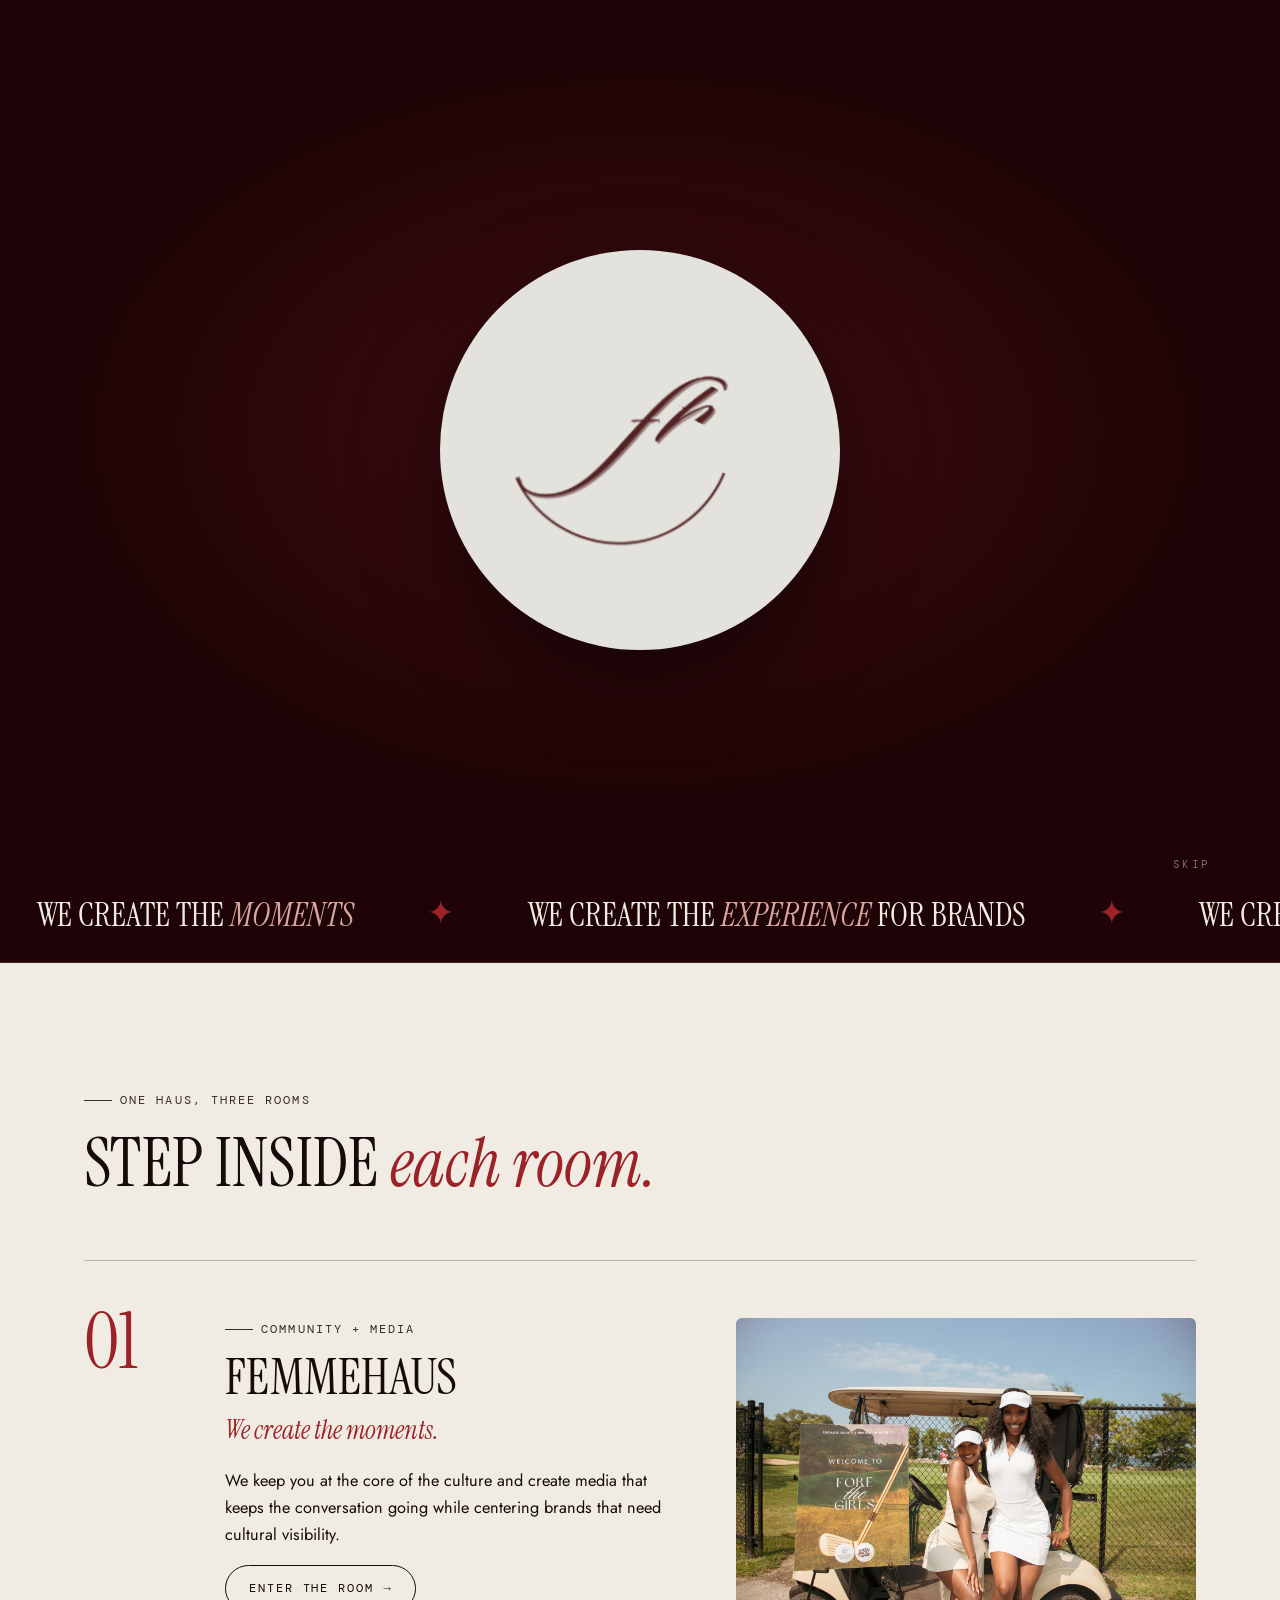
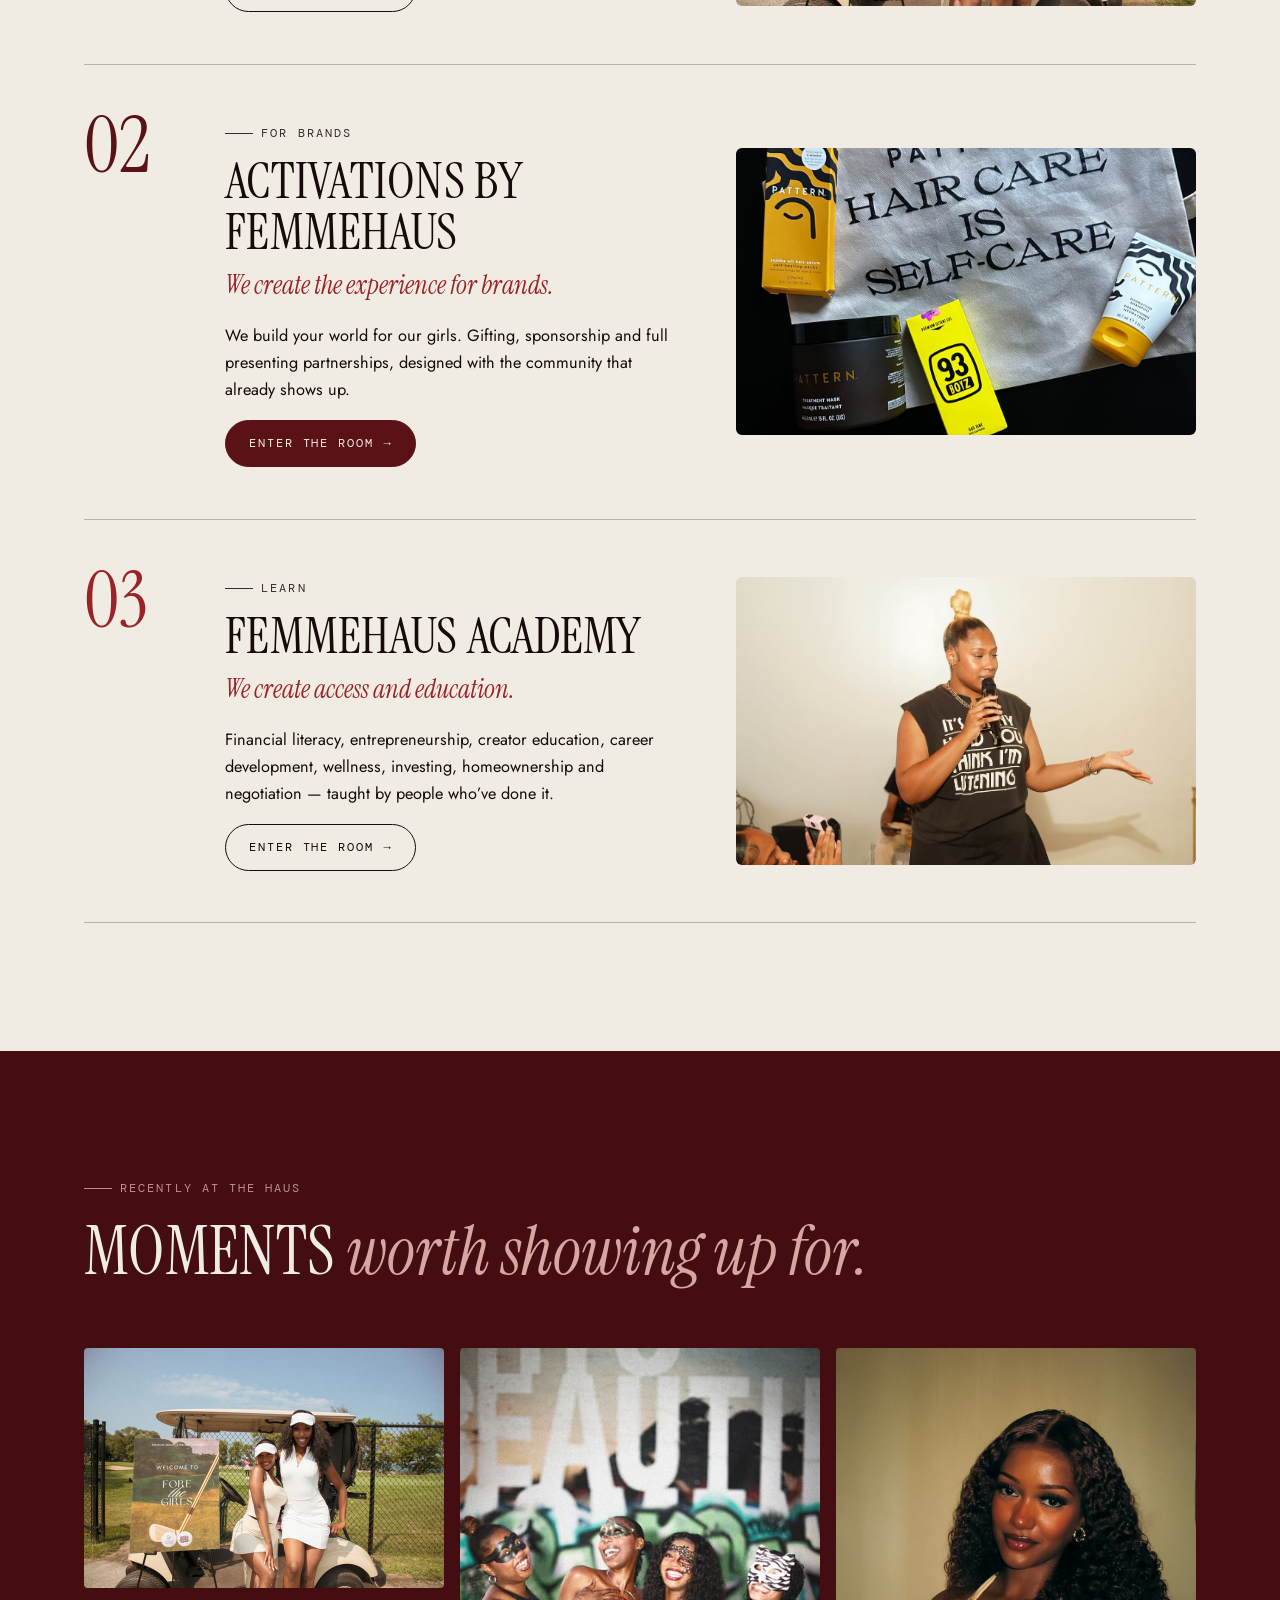
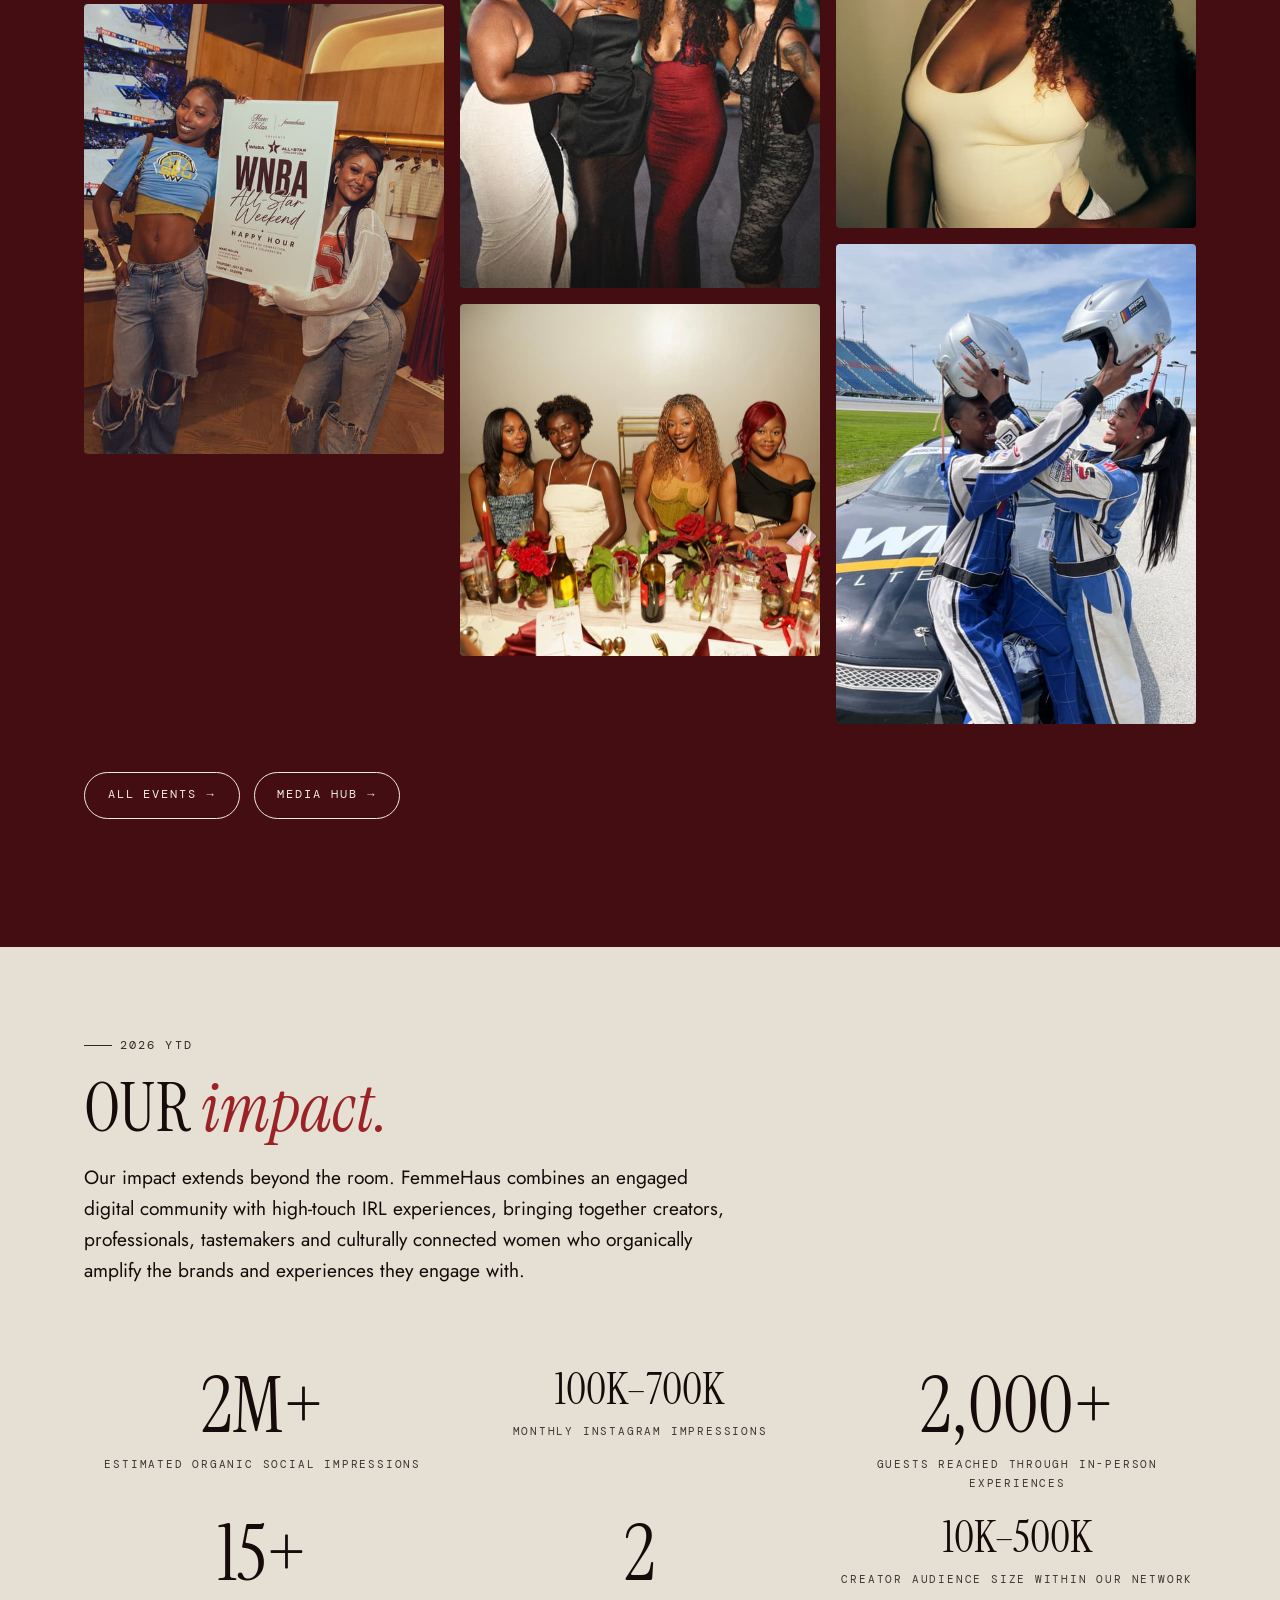
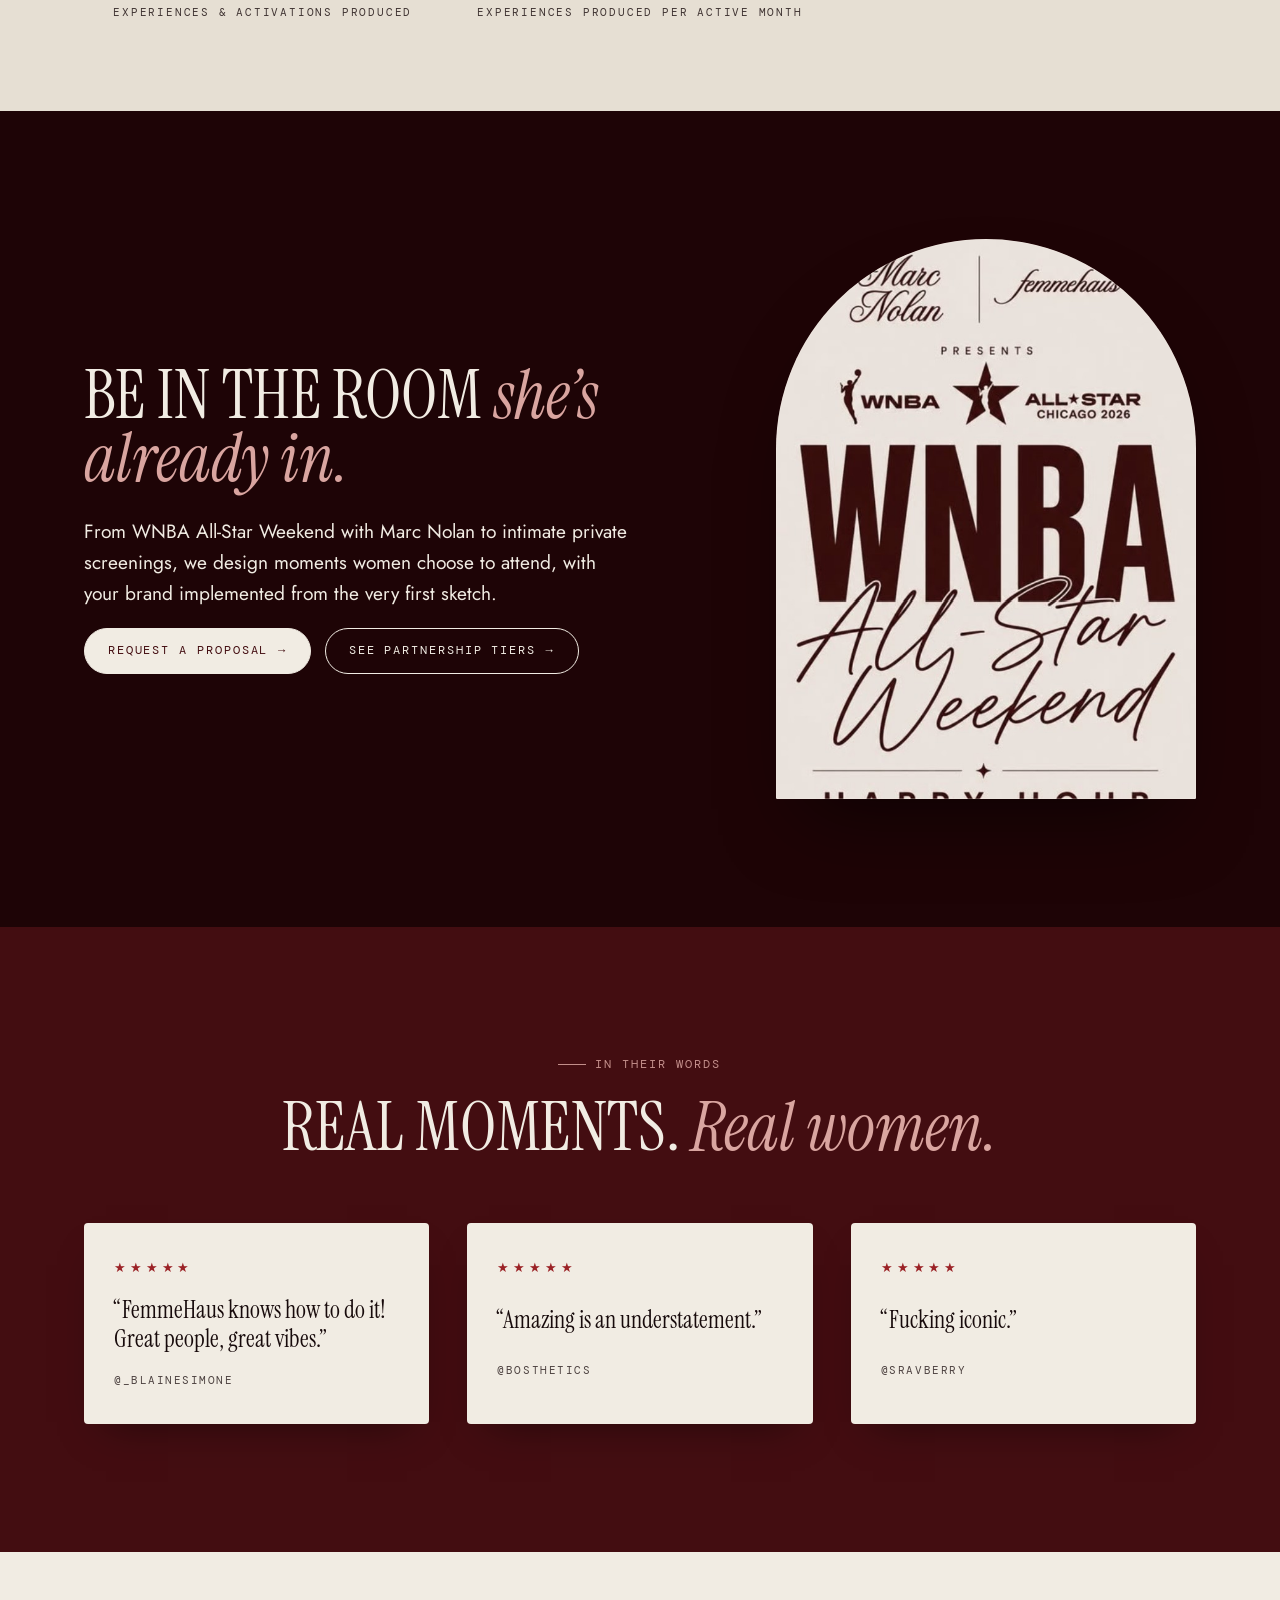
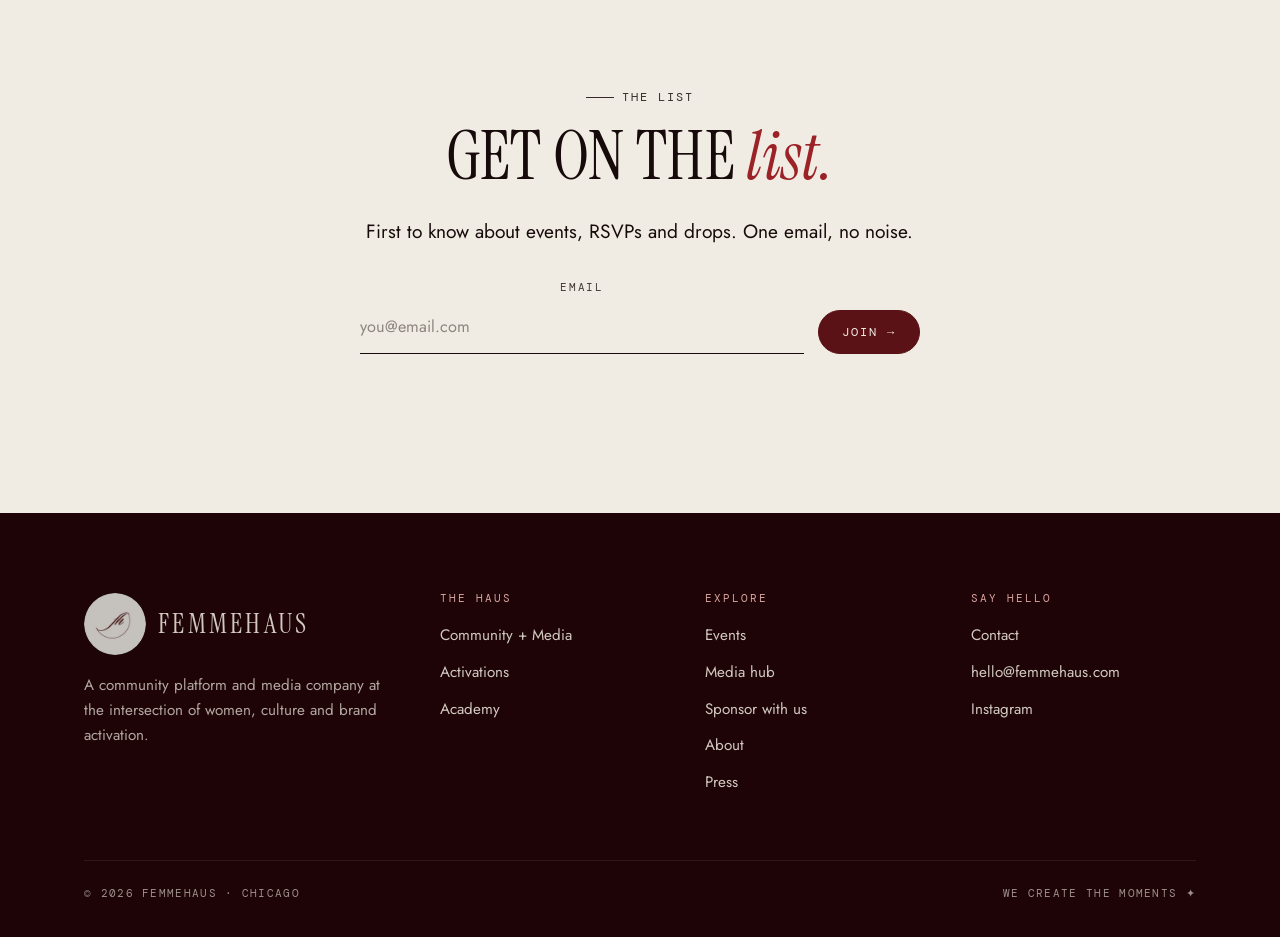
==== commit a6d2bf67: "Add 2026 YTD analytics and founder story from Sapphire" ====
--- a/index.html
+++ b/index.html
@@ -115,14 +115,21 @@
     </div>
   </section>
 
-  <!-- STATS (fill with real numbers) -->
+  <!-- STATS: 2026 YTD, from Sapphire -->
   <section class="sec sec--bone" style="padding-block:clamp(56px,7vw,100px)">
     <div class="wrap">
-      <div class="stats" data-reveal>
-        <div class="stat"><b class="todo">[000]+</b><span>Guests hosted</span></div>
-        <div class="stat"><b class="todo">[00]</b><span>Events produced</span></div>
-        <div class="stat"><b class="todo">[00K]</b><span>Community reach</span></div>
-        <div class="stat"><b class="todo">[00]</b><span>Brand partners</span></div>
+      <div class="head" data-reveal>
+        <span class="label">2026 YTD</span>
+        <h2>Our <em>impact.</em></h2>
+        <p class="lede">Our impact extends beyond the room. FemmeHaus combines an engaged digital community with high-touch IRL experiences, bringing together creators, professionals, tastemakers and culturally connected women who organically amplify the brands and experiences they engage with.</p>
+      </div>
+      <div class="stats stats--6" data-reveal>
+        <div class="stat"><b>2M+</b><span>Estimated Organic Social Impressions</span></div>
+        <div class="stat"><b class="is-range">100K–700K</b><span>Monthly Instagram Impressions</span></div>
+        <div class="stat"><b>2,000+</b><span>Guests Reached Through In-Person Experiences</span></div>
+        <div class="stat"><b>15+</b><span>Experiences &amp; Activations Produced</span></div>
+        <div class="stat"><b>2</b><span>Experiences Produced Per Active Month</span></div>
+        <div class="stat"><b class="is-range">10K–500K</b><span>Creator Audience Size Within Our Network</span></div>
       </div>
     </div>
   </section>
--- a/css/style.css
+++ b/css/style.css
@@ -186,9 +186,11 @@
 .room--featured .room__no { color: var(--wine-700); }
 
 /* ---------- stats ---------- */
-.stats { display: grid; grid-template-columns: repeat(4, 1fr); gap: 24px; text-align: center; }
+.stats { display: grid; grid-template-columns: repeat(4, 1fr); gap: 24px 20px; text-align: center; }
+.stats--6 { grid-template-columns: repeat(3, 1fr); }
 .stat b { display: block; font-family: var(--serif); font-weight: 400; font-size: clamp(3rem, 6vw, 5.2rem); line-height: 1; }
-.stat span { font-family: var(--mono); font-size: .7rem; letter-spacing: .16em; text-transform: uppercase; opacity: .8; }
+.stat b.is-range { font-size: clamp(1.8rem, 3.4vw, 2.9rem); }
+.stat span { font-family: var(--mono); font-size: .7rem; letter-spacing: .16em; text-transform: uppercase; opacity: .8; display: block; margin-top: 10px; }
 
 /* placeholder-text marker: anything still needing real content */
 .todo { background: repeating-linear-gradient(-45deg, rgba(217,165,160,.22) 0 6px, transparent 6px 12px); outline: 1px dashed currentColor; outline-offset: 3px; border-radius: 2px; }
